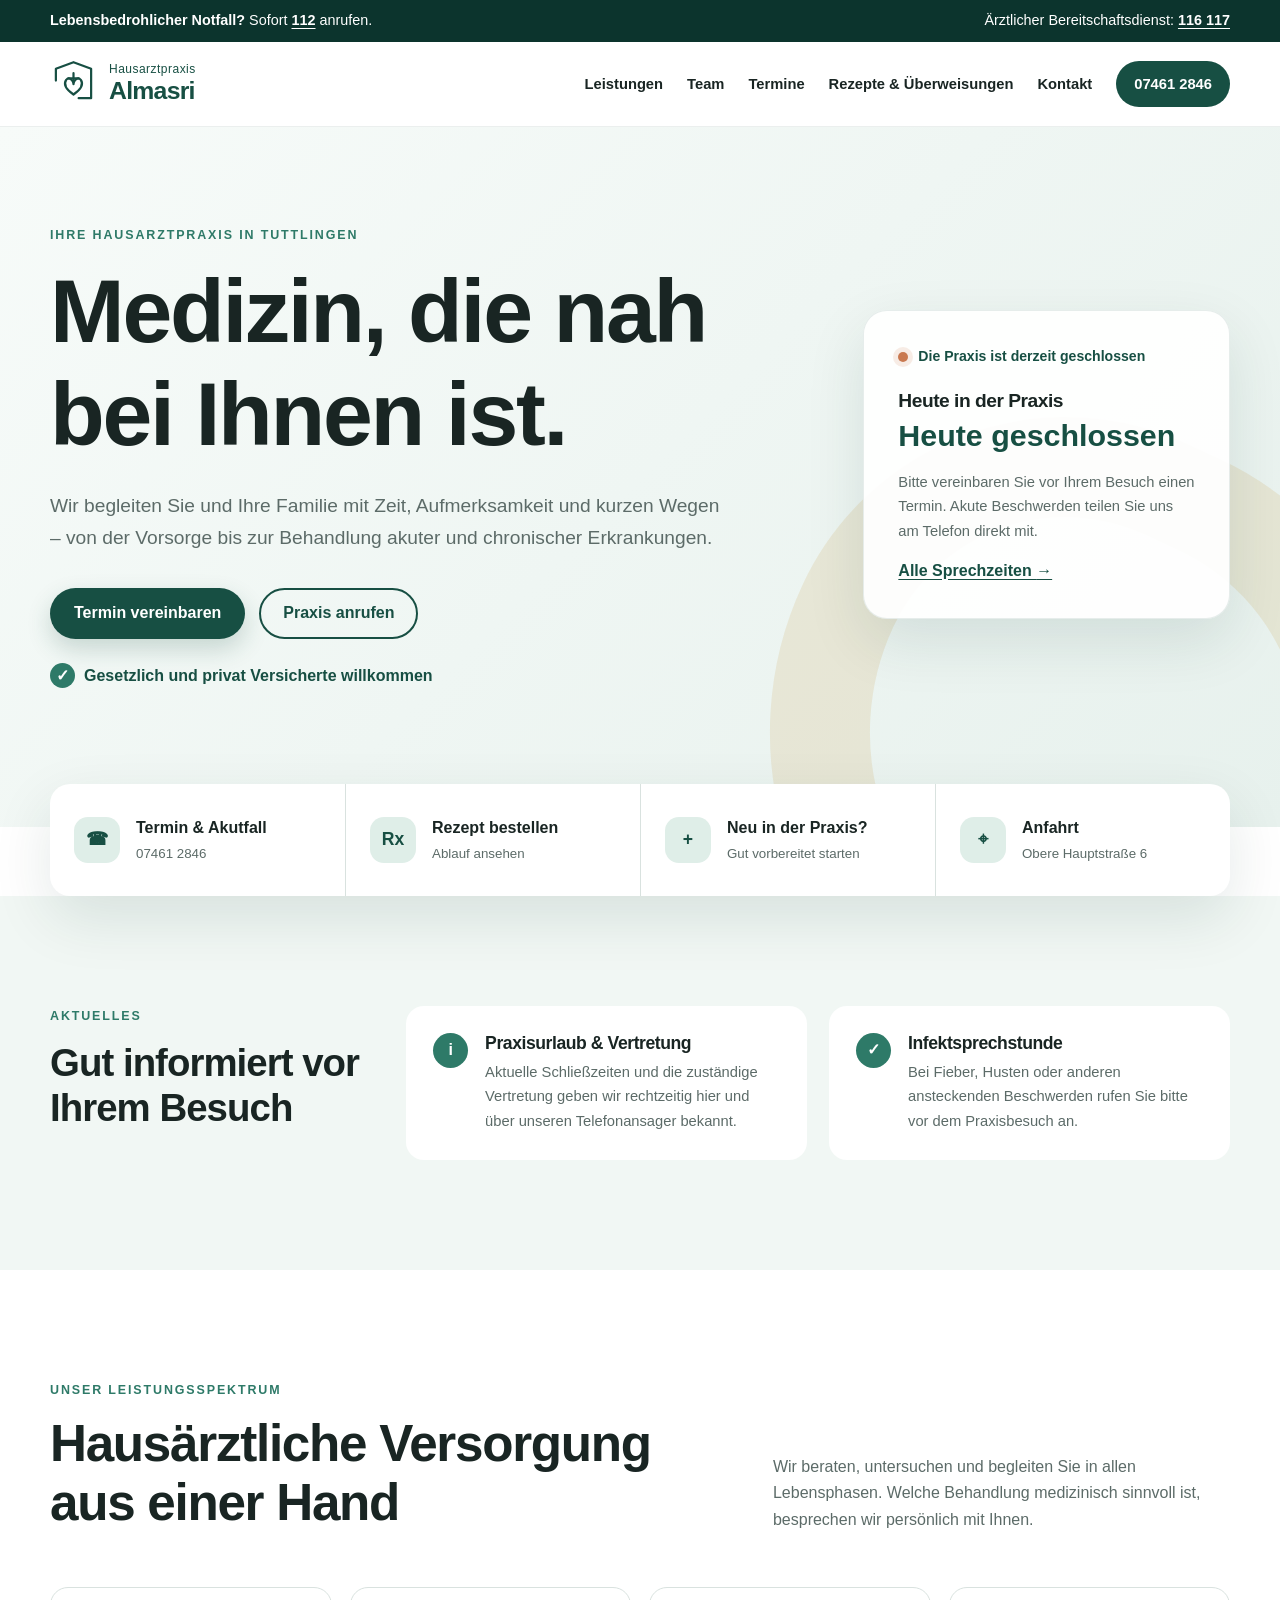
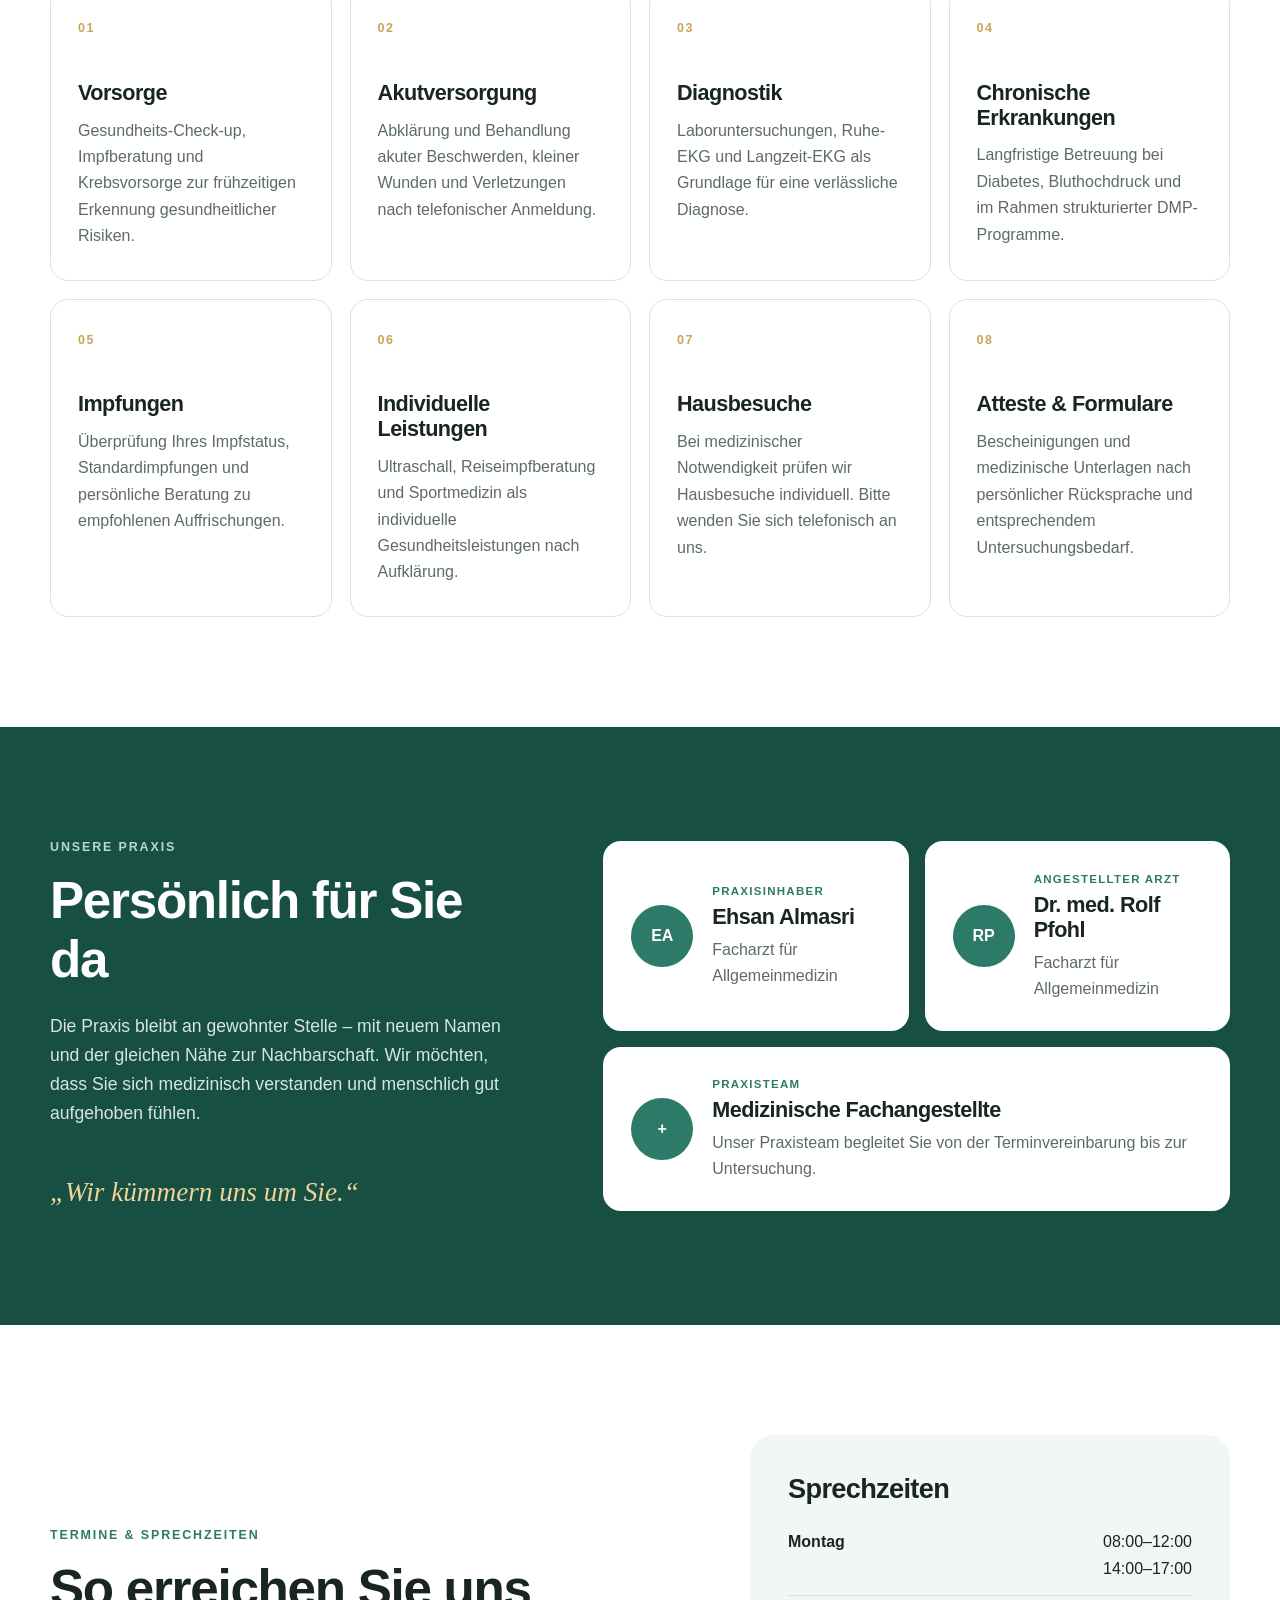
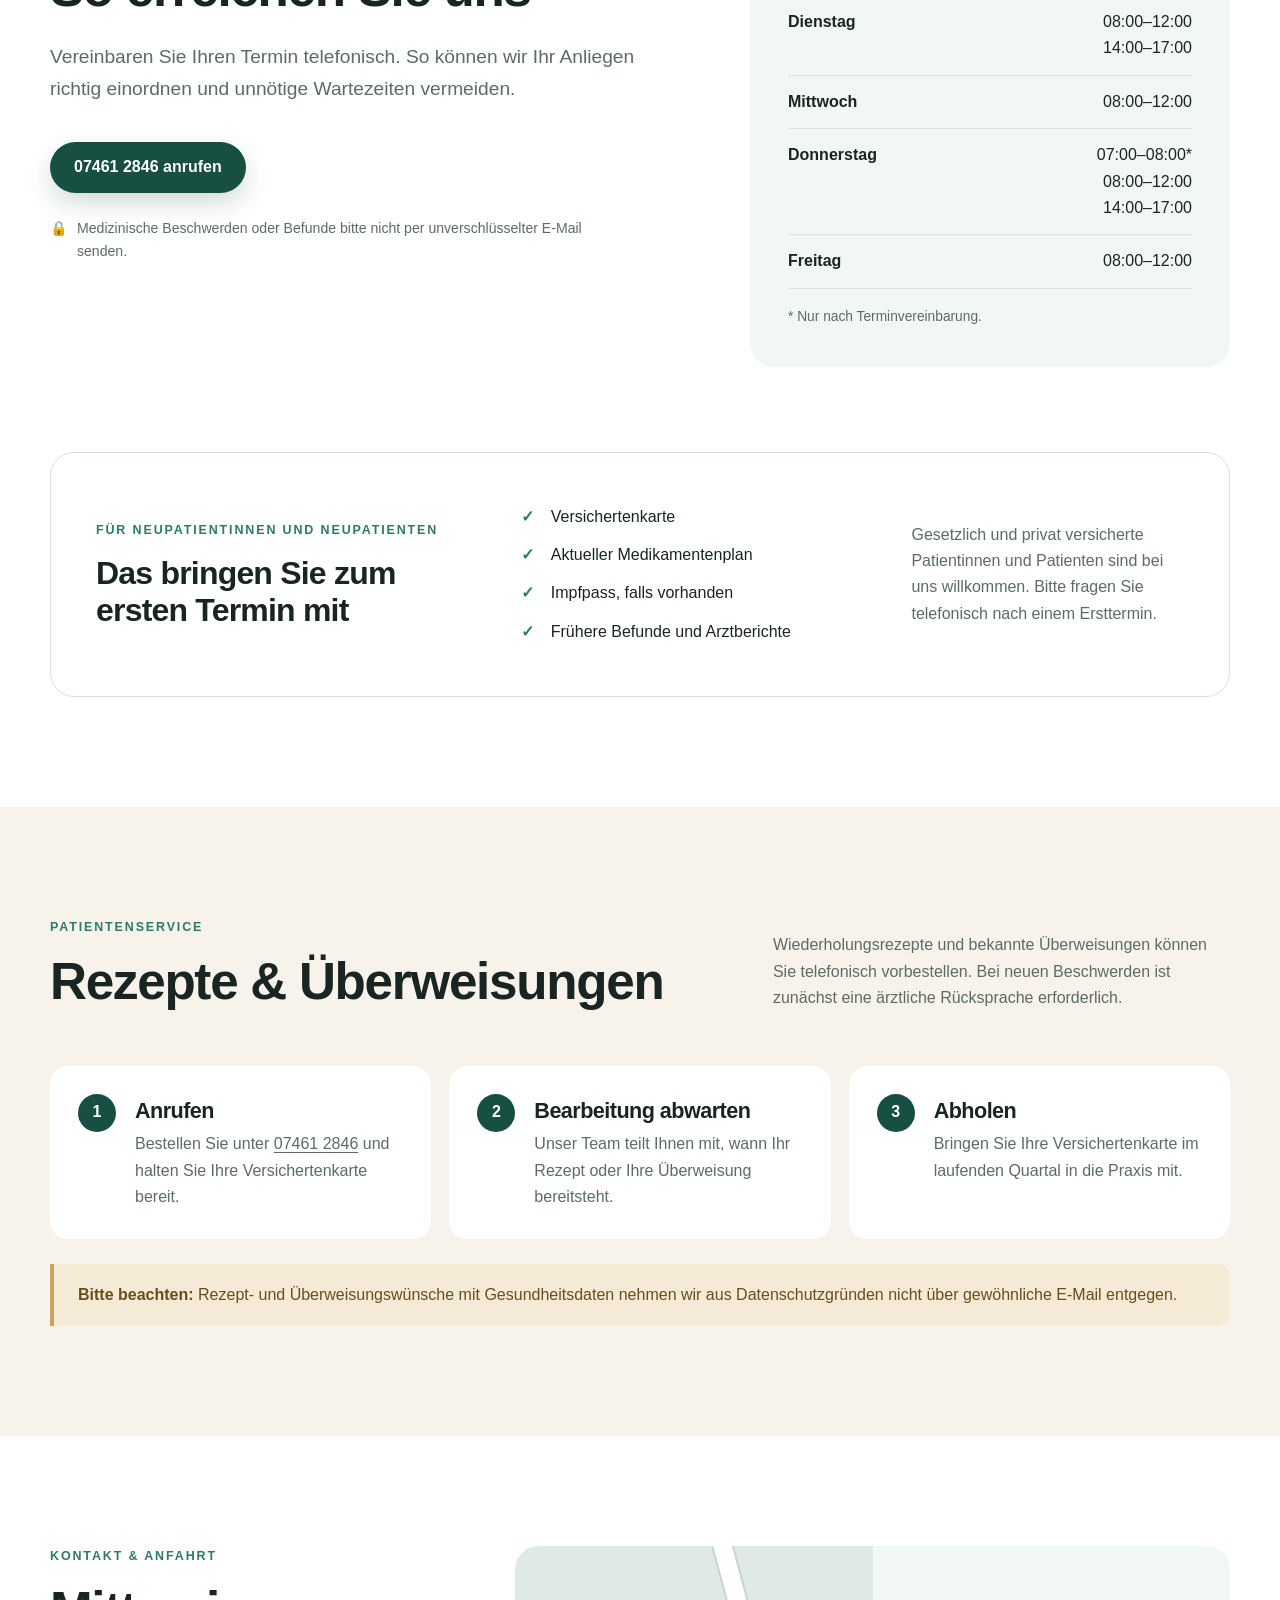
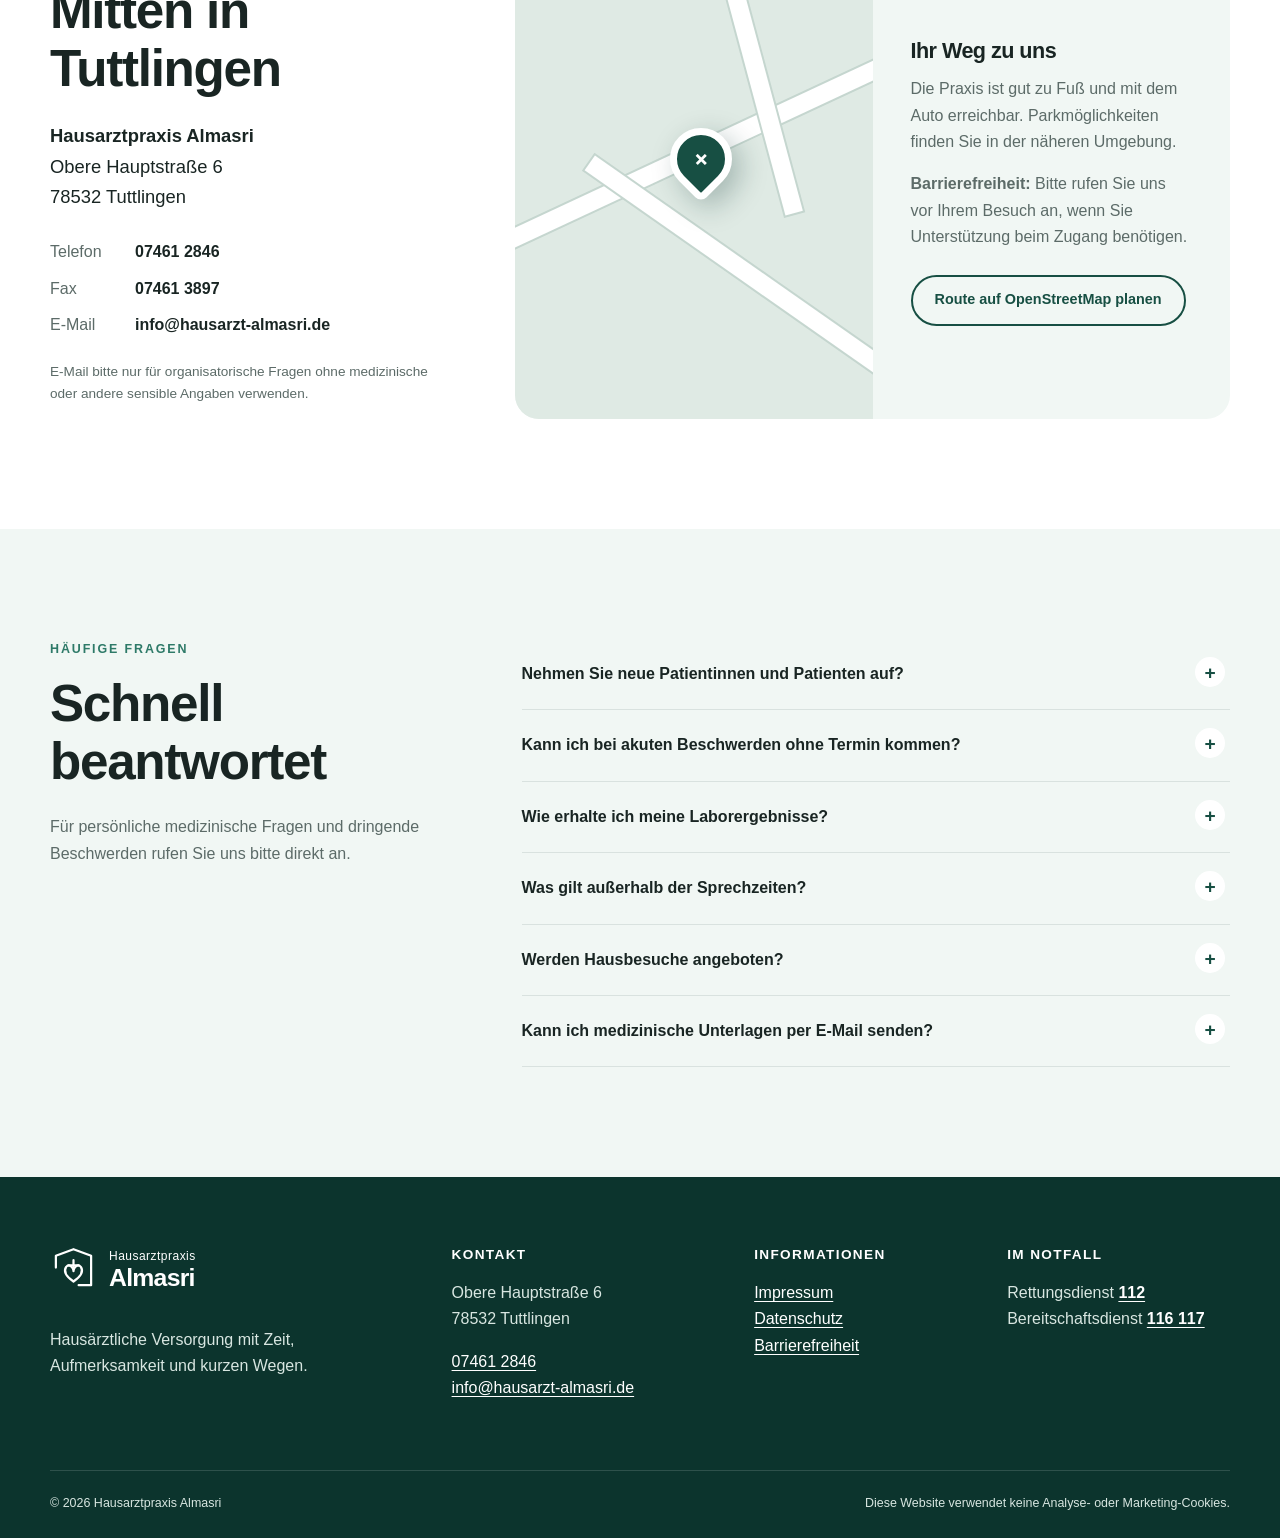
==== index.html @ 2b69a8e7 "base website" ====
<!doctype html>
<html lang="de">
  <head>
    <meta charset="utf-8">
    <meta name="viewport" content="width=device-width, initial-scale=1">
    <meta name="description" content="Hausarztpraxis Almasri in Tuttlingen – hausärztliche Versorgung, Vorsorge, Impfungen, Diagnostik und Betreuung chronischer Erkrankungen.">
    <meta name="theme-color" content="#174f43">
    <title>Hausarztpraxis Almasri | Tuttlingen</title>
    <link rel="icon" href="favicon.svg" type="image/svg+xml">
    <link rel="stylesheet" href="styles.css">
    <script src="script.js" defer></script>
  </head>
  <body>
    <a class="skip-link" href="#hauptinhalt">Zum Hauptinhalt springen</a>

    <div class="emergency-bar" role="note" aria-label="Hinweis für medizinische Notfälle">
      <div class="shell emergency-inner">
        <span><strong>Lebensbedrohlicher Notfall?</strong> Sofort <a href="tel:112">112</a> anrufen.</span>
        <span>Ärztlicher Bereitschaftsdienst: <a href="tel:116117">116 117</a></span>
      </div>
    </div>

    <header class="site-header">
      <div class="shell header-inner">
        <a class="brand" href="#start" aria-label="Hausarztpraxis Almasri – Startseite">
          <span class="brand-mark" aria-hidden="true">
            <svg viewBox="0 0 64 64" role="img">
              <path d="M8 28V12l24-9 24 9v40H39"/>
              <path d="M32 47c-10-7-14-14-10-20 4-5 8 0 10 4 2-4 6-9 10-4 4 6 0 13-10 20Z"/>
              <path d="M32 18v15M25 25h14"/>
            </svg>
          </span>
          <span class="brand-copy"><small>Hausarztpraxis</small><strong>Almasri</strong></span>
        </a>

        <button class="nav-toggle" type="button" aria-expanded="false" aria-controls="hauptnavigation">
          <span class="sr-only">Navigation öffnen</span>
          <span></span><span></span><span></span>
        </button>

        <nav id="hauptnavigation" class="main-nav" aria-label="Hauptnavigation">
          <a href="#leistungen">Leistungen</a>
          <a href="#team">Team</a>
          <a href="#termine">Termine</a>
          <a href="#service">Rezepte &amp; Überweisungen</a>
          <a href="#kontakt">Kontakt</a>
          <a class="nav-phone" href="tel:+4974612846">07461 2846</a>
        </nav>
      </div>
    </header>

    <main id="hauptinhalt">
      <section id="start" class="hero">
        <div class="shell hero-grid">
          <div class="hero-copy">
            <p class="eyebrow">Ihre Hausarztpraxis in Tuttlingen</p>
            <h1>Medizin, die nah bei Ihnen ist.</h1>
            <p class="hero-intro">Wir begleiten Sie und Ihre Familie mit Zeit, Aufmerksamkeit und kurzen Wegen – von der Vorsorge bis zur Behandlung akuter und chronischer Erkrankungen.</p>
            <div class="button-row">
              <a class="button button-primary" href="#termine">Termin vereinbaren</a>
              <a class="button button-secondary" href="tel:+4974612846">Praxis anrufen</a>
            </div>
            <p class="hero-trust"><span aria-hidden="true">✓</span> Gesetzlich und privat Versicherte willkommen</p>
          </div>

          <aside class="hours-card" aria-labelledby="heute-heading">
            <div class="hours-status">
              <span class="status-dot" aria-hidden="true"></span>
              <span id="practice-status">Öffnungszeiten werden geladen</span>
            </div>
            <h2 id="heute-heading">Heute in der Praxis</h2>
            <p id="today-hours" class="today-hours">08:00–12:00 Uhr</p>
            <p class="hours-note">Bitte vereinbaren Sie vor Ihrem Besuch einen Termin. Akute Beschwerden teilen Sie uns am Telefon direkt mit.</p>
            <a class="text-link" href="#sprechzeiten">Alle Sprechzeiten <span aria-hidden="true">→</span></a>
          </aside>
        </div>
        <div class="hero-shape" aria-hidden="true"></div>
      </section>

      <section class="quick-actions" aria-label="Schnellzugriff">
        <div class="shell quick-grid">
          <a href="tel:+4974612846" class="quick-card">
            <span class="quick-icon" aria-hidden="true">☎</span>
            <span><strong>Termin &amp; Akutfall</strong><small>07461 2846</small></span>
          </a>
          <a href="#service" class="quick-card">
            <span class="quick-icon" aria-hidden="true">Rx</span>
            <span><strong>Rezept bestellen</strong><small>Ablauf ansehen</small></span>
          </a>
          <a href="#neupatienten" class="quick-card">
            <span class="quick-icon" aria-hidden="true">+</span>
            <span><strong>Neu in der Praxis?</strong><small>Gut vorbereitet starten</small></span>
          </a>
          <a href="#kontakt" class="quick-card">
            <span class="quick-icon" aria-hidden="true">⌖</span>
            <span><strong>Anfahrt</strong><small>Obere Hauptstraße 6</small></span>
          </a>
        </div>
      </section>

      <section id="aktuelles" class="section section-soft">
        <div class="shell notice-grid">
          <div>
            <p class="eyebrow">Aktuelles</p>
            <h2>Gut informiert vor Ihrem Besuch</h2>
          </div>
          <div class="notice-card">
            <div class="notice-icon" aria-hidden="true">i</div>
            <div>
              <h3>Praxisurlaub &amp; Vertretung</h3>
              <p>Aktuelle Schließzeiten und die zuständige Vertretung geben wir rechtzeitig hier und über unseren Telefonansager bekannt.</p>
            </div>
          </div>
          <div class="notice-card">
            <div class="notice-icon" aria-hidden="true">✓</div>
            <div>
              <h3>Infektsprechstunde</h3>
              <p>Bei Fieber, Husten oder anderen ansteckenden Beschwerden rufen Sie bitte vor dem Praxisbesuch an.</p>
            </div>
          </div>
        </div>
      </section>

      <section id="leistungen" class="section">
        <div class="shell">
          <div class="section-heading">
            <div>
              <p class="eyebrow">Unser Leistungsspektrum</p>
              <h2>Hausärztliche Versorgung aus einer Hand</h2>
            </div>
            <p>Wir beraten, untersuchen und begleiten Sie in allen Lebensphasen. Welche Behandlung medizinisch sinnvoll ist, besprechen wir persönlich mit Ihnen.</p>
          </div>

          <div class="service-grid">
            <article class="service-card">
              <span class="service-number">01</span>
              <h3>Vorsorge</h3>
              <p>Gesundheits-Check-up, Impfberatung und Krebsvorsorge zur frühzeitigen Erkennung gesundheitlicher Risiken.</p>
            </article>
            <article class="service-card">
              <span class="service-number">02</span>
              <h3>Akutversorgung</h3>
              <p>Abklärung und Behandlung akuter Beschwerden, kleiner Wunden und Verletzungen nach telefonischer Anmeldung.</p>
            </article>
            <article class="service-card">
              <span class="service-number">03</span>
              <h3>Diagnostik</h3>
              <p>Laboruntersuchungen, Ruhe-EKG und Langzeit-EKG als Grundlage für eine verlässliche Diagnose.</p>
            </article>
            <article class="service-card">
              <span class="service-number">04</span>
              <h3>Chronische Erkrankungen</h3>
              <p>Langfristige Betreuung bei Diabetes, Bluthochdruck und im Rahmen strukturierter DMP-Programme.</p>
            </article>
            <article class="service-card">
              <span class="service-number">05</span>
              <h3>Impfungen</h3>
              <p>Überprüfung Ihres Impfstatus, Standardimpfungen und persönliche Beratung zu empfohlenen Auffrischungen.</p>
            </article>
            <article class="service-card">
              <span class="service-number">06</span>
              <h3>Individuelle Leistungen</h3>
              <p>Ultraschall, Reiseimpfberatung und Sportmedizin als individuelle Gesundheitsleistungen nach Aufklärung.</p>
            </article>
            <article class="service-card">
              <span class="service-number">07</span>
              <h3>Hausbesuche</h3>
              <p>Bei medizinischer Notwendigkeit prüfen wir Hausbesuche individuell. Bitte wenden Sie sich telefonisch an uns.</p>
            </article>
            <article class="service-card">
              <span class="service-number">08</span>
              <h3>Atteste &amp; Formulare</h3>
              <p>Bescheinigungen und medizinische Unterlagen nach persönlicher Rücksprache und entsprechendem Untersuchungsbedarf.</p>
            </article>
          </div>
        </div>
      </section>

      <section id="team" class="section section-green">
        <div class="shell team-layout">
          <div class="team-intro">
            <p class="eyebrow eyebrow-light">Unsere Praxis</p>
            <h2>Persönlich für Sie da</h2>
            <p>Die Praxis bleibt an gewohnter Stelle – mit neuem Namen und der gleichen Nähe zur Nachbarschaft. Wir möchten, dass Sie sich medizinisch verstanden und menschlich gut aufgehoben fühlen.</p>
            <blockquote>„Wir kümmern uns um Sie.“</blockquote>
          </div>

          <div class="team-cards">
            <article class="person-card">
              <div class="person-avatar" aria-hidden="true">EA</div>
              <div>
                <p class="person-role">Praxisinhaber</p>
                <h3>Ehsan Almasri</h3>
                <p>Facharzt für Allgemeinmedizin</p>
              </div>
            </article>
            <article class="person-card">
              <div class="person-avatar" aria-hidden="true">RP</div>
              <div>
                <p class="person-role">Angestellter Arzt</p>
                <h3>Dr. med. Rolf Pfohl</h3>
                <p>Facharzt für Allgemeinmedizin</p>
              </div>
            </article>
            <article class="person-card person-card-wide">
              <div class="person-avatar" aria-hidden="true">+</div>
              <div>
                <p class="person-role">Praxisteam</p>
                <h3>Medizinische Fachangestellte</h3>
                <p>Unser Praxisteam begleitet Sie von der Terminvereinbarung bis zur Untersuchung.</p>
              </div>
            </article>
          </div>
        </div>
      </section>

      <section id="termine" class="section">
        <div class="shell appointment-grid">
          <div>
            <p class="eyebrow">Termine &amp; Sprechzeiten</p>
            <h2>So erreichen Sie uns</h2>
            <p class="lead">Vereinbaren Sie Ihren Termin telefonisch. So können wir Ihr Anliegen richtig einordnen und unnötige Wartezeiten vermeiden.</p>
            <a class="button button-primary" href="tel:+4974612846">07461 2846 anrufen</a>
            <p class="privacy-hint"><span aria-hidden="true">🔒</span> Medizinische Beschwerden oder Befunde bitte nicht per unverschlüsselter E-Mail senden.</p>
          </div>

          <div id="sprechzeiten" class="schedule-card">
            <h3>Sprechzeiten</h3>
            <dl class="schedule-list">
              <div><dt>Montag</dt><dd>08:00–12:00<br>14:00–17:00</dd></div>
              <div><dt>Dienstag</dt><dd>08:00–12:00<br>14:00–17:00</dd></div>
              <div><dt>Mittwoch</dt><dd>08:00–12:00</dd></div>
              <div><dt>Donnerstag</dt><dd>07:00–08:00*<br>08:00–12:00<br>14:00–17:00</dd></div>
              <div><dt>Freitag</dt><dd>08:00–12:00</dd></div>
            </dl>
            <p>* Nur nach Terminvereinbarung.</p>
          </div>
        </div>

        <div id="neupatienten" class="shell new-patient-card">
          <div>
            <p class="eyebrow">Für Neupatientinnen und Neupatienten</p>
            <h2>Das bringen Sie zum ersten Termin mit</h2>
          </div>
          <ul class="check-list">
            <li>Versichertenkarte</li>
            <li>Aktueller Medikamentenplan</li>
            <li>Impfpass, falls vorhanden</li>
            <li>Frühere Befunde und Arztberichte</li>
          </ul>
          <p>Gesetzlich und privat versicherte Patientinnen und Patienten sind bei uns willkommen. Bitte fragen Sie telefonisch nach einem Ersttermin.</p>
        </div>
      </section>

      <section id="service" class="section section-sand">
        <div class="shell">
          <div class="section-heading">
            <div>
              <p class="eyebrow">Patientenservice</p>
              <h2>Rezepte &amp; Überweisungen</h2>
            </div>
            <p>Wiederholungsrezepte und bekannte Überweisungen können Sie telefonisch vorbestellen. Bei neuen Beschwerden ist zunächst eine ärztliche Rücksprache erforderlich.</p>
          </div>

          <ol class="steps">
            <li><span>1</span><div><h3>Anrufen</h3><p>Bestellen Sie unter <a href="tel:+4974612846">07461 2846</a> und halten Sie Ihre Versichertenkarte bereit.</p></div></li>
            <li><span>2</span><div><h3>Bearbeitung abwarten</h3><p>Unser Team teilt Ihnen mit, wann Ihr Rezept oder Ihre Überweisung bereitsteht.</p></div></li>
            <li><span>3</span><div><h3>Abholen</h3><p>Bringen Sie Ihre Versichertenkarte im laufenden Quartal in die Praxis mit.</p></div></li>
          </ol>

          <div class="service-warning">
            <strong>Bitte beachten:</strong> Rezept- und Überweisungswünsche mit Gesundheitsdaten nehmen wir aus Datenschutzgründen nicht über gewöhnliche E-Mail entgegen.
          </div>
        </div>
      </section>

      <section id="kontakt" class="section">
        <div class="shell contact-grid">
          <div class="contact-content">
            <p class="eyebrow">Kontakt &amp; Anfahrt</p>
            <h2>Mitten in Tuttlingen</h2>
            <address>
              <strong>Hausarztpraxis Almasri</strong><br>
              Obere Hauptstraße 6<br>
              78532 Tuttlingen
            </address>

            <div class="contact-links">
              <a href="tel:+4974612846"><span>Telefon</span><strong>07461 2846</strong></a>
              <div><span>Fax</span><strong>07461 3897</strong></div>
              <a href="mailto:info@hausarzt-almasri.de"><span>E-Mail</span><strong>info@hausarzt-almasri.de</strong></a>
            </div>
            <p class="small-note">E-Mail bitte nur für organisatorische Fragen ohne medizinische oder andere sensible Angaben verwenden.</p>
          </div>

          <div class="route-card">
            <div class="route-map" aria-hidden="true">
              <span class="map-road road-a"></span>
              <span class="map-road road-b"></span>
              <span class="map-road road-c"></span>
              <span class="map-pin">+</span>
            </div>
            <div class="route-copy">
              <h3>Ihr Weg zu uns</h3>
              <p>Die Praxis ist gut zu Fuß und mit dem Auto erreichbar. Parkmöglichkeiten finden Sie in der näheren Umgebung.</p>
              <p><strong>Barrierefreiheit:</strong> Bitte rufen Sie uns vor Ihrem Besuch an, wenn Sie Unterstützung beim Zugang benötigen.</p>
              <a class="button button-secondary" href="https://www.openstreetmap.org/search?query=Obere%20Hauptstra%C3%9Fe%206%2C%2078532%20Tuttlingen" target="_blank" rel="noopener noreferrer">Route auf OpenStreetMap planen <span class="sr-only">(öffnet in neuem Fenster)</span></a>
            </div>
          </div>
        </div>
      </section>

      <section id="faq" class="section section-soft">
        <div class="shell faq-layout">
          <div>
            <p class="eyebrow">Häufige Fragen</p>
            <h2>Schnell beantwortet</h2>
            <p>Für persönliche medizinische Fragen und dringende Beschwerden rufen Sie uns bitte direkt an.</p>
          </div>
          <div class="faq-list">
            <details>
              <summary>Nehmen Sie neue Patientinnen und Patienten auf?</summary>
              <p>Gesetzlich und privat Versicherte sind willkommen. Ob und wann ein Ersttermin verfügbar ist, erfahren Sie telefonisch.</p>
            </details>
            <details>
              <summary>Kann ich bei akuten Beschwerden ohne Termin kommen?</summary>
              <p>Rufen Sie bitte zuerst an. Unser Team schätzt die Dringlichkeit ein und nennt Ihnen einen passenden Zeitpunkt.</p>
            </details>
            <details>
              <summary>Wie erhalte ich meine Laborergebnisse?</summary>
              <p>Die Ärztin oder der Arzt vereinbart mit Ihnen, wann und auf welchem sicheren Weg Ihr Ergebnis besprochen wird. Befunde werden nicht unaufgefordert per E-Mail versendet.</p>
            </details>
            <details>
              <summary>Was gilt außerhalb der Sprechzeiten?</summary>
              <p>Bei dringenden, nicht lebensbedrohlichen Beschwerden erreichen Sie den ärztlichen Bereitschaftsdienst unter 116 117. In lebensbedrohlichen Situationen wählen Sie 112.</p>
            </details>
            <details>
              <summary>Werden Hausbesuche angeboten?</summary>
              <p>Bei medizinischer Notwendigkeit prüfen wir Hausbesuche individuell. Bitte besprechen Sie die Situation telefonisch mit unserem Team.</p>
            </details>
            <details>
              <summary>Kann ich medizinische Unterlagen per E-Mail senden?</summary>
              <p>Bitte senden Sie keine Gesundheitsdaten über unverschlüsselte E-Mail. Rufen Sie uns an, damit wir einen geeigneten Übermittlungsweg abstimmen können.</p>
            </details>
          </div>
        </div>
      </section>
    </main>

    <footer class="site-footer">
      <div class="shell footer-grid">
        <div>
          <a class="brand brand-footer" href="#start">
            <span class="brand-mark" aria-hidden="true">
              <svg viewBox="0 0 64 64"><path d="M8 28V12l24-9 24 9v40H39"/><path d="M32 47c-10-7-14-14-10-20 4-5 8 0 10 4 2-4 6-9 10-4 4 6 0 13-10 20Z"/><path d="M32 18v15M25 25h14"/></svg>
            </span>
            <span class="brand-copy"><small>Hausarztpraxis</small><strong>Almasri</strong></span>
          </a>
          <p>Hausärztliche Versorgung mit Zeit, Aufmerksamkeit und kurzen Wegen.</p>
        </div>
        <div>
          <h2>Kontakt</h2>
          <p>Obere Hauptstraße 6<br>78532 Tuttlingen</p>
          <p><a href="tel:+4974612846">07461 2846</a><br><a href="mailto:info@hausarzt-almasri.de">info@hausarzt-almasri.de</a></p>
        </div>
        <div>
          <h2>Informationen</h2>
          <ul>
            <li><a href="impressum.html">Impressum</a></li>
            <li><a href="datenschutz.html">Datenschutz</a></li>
            <li><a href="barrierefreiheit.html">Barrierefreiheit</a></li>
          </ul>
        </div>
        <div>
          <h2>Im Notfall</h2>
          <p>Rettungsdienst <a href="tel:112"><strong>112</strong></a><br>Bereitschaftsdienst <a href="tel:116117"><strong>116 117</strong></a></p>
        </div>
      </div>
      <div class="shell footer-bottom">
        <span>© <span id="year">2026</span> Hausarztpraxis Almasri</span>
        <span>Diese Website verwendet keine Analyse- oder Marketing-Cookies.</span>
      </div>
    </footer>

    <div class="mobile-actions" aria-label="Schnellaktionen">
      <a href="tel:+4974612846">Anrufen</a>
      <a href="#termine">Termin</a>
      <a href="#kontakt">Anfahrt</a>
    </div>
  </body>
</html>
---- styles.css ----
:root {
  --green-950: #0c342d;
  --green-900: #174f43;
  --green-800: #226858;
  --green-700: #2e7a68;
  --green-100: #dfeee8;
  --green-50: #f1f7f4;
  --gold: #caa45b;
  --gold-soft: #f4ead6;
  --sand: #f7f3eb;
  --ink: #192523;
  --muted: #5c6b68;
  --line: #d9e2df;
  --white: #fff;
  --shadow: 0 22px 60px rgba(12, 52, 45, .11);
  --radius: 24px;
  --shell: min(1180px, calc(100% - 40px));
}

* { box-sizing: border-box; }
html { scroll-behavior: smooth; scroll-padding-top: 112px; }
body {
  margin: 0;
  color: var(--ink);
  background: var(--white);
  font-family: Inter, ui-sans-serif, -apple-system, BlinkMacSystemFont, "Segoe UI", sans-serif;
  font-size: 16px;
  line-height: 1.65;
  -webkit-font-smoothing: antialiased;
}
body.nav-open { overflow: hidden; }
a { color: inherit; text-underline-offset: 3px; }
img, svg { display: block; max-width: 100%; }
button, input, textarea, select { font: inherit; }
h1, h2, h3, p { margin-top: 0; }
h1, h2, h3 { line-height: 1.15; letter-spacing: -.025em; }
h1 { max-width: 700px; margin-bottom: 24px; font-size: clamp(3rem, 7vw, 5.9rem); font-weight: 650; }
h2 { margin-bottom: 22px; font-size: clamp(2.1rem, 4vw, 3.7rem); font-weight: 620; }
h3 { margin-bottom: 12px; font-size: 1.35rem; }
.shell { width: var(--shell); margin-inline: auto; }
.section { padding: 110px 0; }
.section-soft { background: var(--green-50); }
.section-sand { background: var(--sand); }
.sr-only { position: absolute; width: 1px; height: 1px; padding: 0; overflow: hidden; clip: rect(0, 0, 0, 0); white-space: nowrap; border: 0; }
.skip-link { position: fixed; z-index: 1000; left: 16px; top: -80px; padding: 12px 18px; color: white; background: var(--green-950); border-radius: 8px; }
.skip-link:focus { top: 16px; }
:focus-visible { outline: 3px solid var(--gold); outline-offset: 4px; }

.emergency-bar { color: white; background: var(--green-950); font-size: .9rem; }
.emergency-inner { display: flex; justify-content: space-between; gap: 24px; padding-block: 9px; }
.emergency-bar a { font-weight: 800; }
.site-header { position: sticky; z-index: 100; top: 0; border-bottom: 1px solid rgba(12, 52, 45, .08); background: rgba(255, 255, 255, .94); backdrop-filter: blur(16px); }
.header-inner { display: flex; min-height: 84px; align-items: center; justify-content: space-between; gap: 28px; }
.brand { display: inline-flex; align-items: center; gap: 12px; color: var(--green-900); text-decoration: none; }
.brand-mark { width: 47px; height: 47px; }
.brand-mark svg { width: 100%; height: 100%; fill: none; stroke: currentColor; stroke-linecap: round; stroke-linejoin: round; stroke-width: 3; }
.brand-copy { display: flex; flex-direction: column; line-height: 1; }
.brand-copy small { margin-bottom: 4px; font-size: .75rem; letter-spacing: .04em; }
.brand-copy strong { font-size: 1.55rem; letter-spacing: -.03em; }
.main-nav { display: flex; align-items: center; gap: 24px; font-size: .92rem; font-weight: 650; }
.main-nav a { text-decoration: none; }
.main-nav a:not(.nav-phone):hover { color: var(--green-700); }
.nav-phone { padding: 11px 18px; color: white; background: var(--green-900); border-radius: 999px; }
.nav-toggle { display: none; width: 48px; height: 48px; padding: 12px; border: 0; color: var(--green-900); background: transparent; cursor: pointer; }
.nav-toggle span:not(.sr-only) { display: block; height: 2px; margin: 5px 0; background: currentColor; transition: transform .2s, opacity .2s; }

.hero { position: relative; min-height: 700px; overflow: hidden; background: linear-gradient(135deg, #f7fbf9 0%, #e7f1ed 100%); }
.hero-grid { position: relative; z-index: 2; display: grid; min-height: 700px; grid-template-columns: 1.4fr .7fr; align-items: center; gap: 80px; padding-block: 86px 110px; }
.hero-copy { max-width: 770px; }
.eyebrow { margin-bottom: 15px; color: var(--green-700); font-size: .78rem; font-weight: 800; letter-spacing: .15em; text-transform: uppercase; }
.hero-intro, .lead { max-width: 680px; color: var(--muted); font-size: 1.2rem; }
.button-row { display: flex; flex-wrap: wrap; gap: 14px; margin: 34px 0 24px; }
.button { display: inline-flex; min-height: 51px; align-items: center; justify-content: center; padding: 13px 22px; border: 2px solid transparent; border-radius: 999px; font-weight: 750; line-height: 1.2; text-align: center; text-decoration: none; transition: transform .2s, box-shadow .2s, background .2s; }
.button:hover { transform: translateY(-2px); }
.button-primary { color: white; background: var(--green-900); box-shadow: 0 10px 25px rgba(23, 79, 67, .2); }
.button-primary:hover { background: var(--green-800); }
.button-secondary { color: var(--green-900); border-color: var(--green-900); background: transparent; }
.button-secondary:hover { background: var(--green-100); }
.hero-trust { display: flex; gap: 9px; align-items: center; color: var(--green-900); font-weight: 650; }
.hero-trust span { display: grid; width: 25px; height: 25px; place-items: center; color: white; background: var(--green-700); border-radius: 50%; }
.hours-card { padding: 34px; background: rgba(255,255,255,.92); border: 1px solid rgba(23,79,67,.1); border-radius: var(--radius); box-shadow: var(--shadow); }
.hours-card h2 { margin: 21px 0 5px; font-size: 1.2rem; }
.hours-status { display: flex; align-items: center; gap: 10px; color: var(--green-900); font-size: .88rem; font-weight: 750; }
.status-dot { width: 10px; height: 10px; background: #2c996d; border-radius: 50%; box-shadow: 0 0 0 5px rgba(44,153,109,.13); }
.hours-status[data-state="closed"] .status-dot { background: #c97950; box-shadow: 0 0 0 5px rgba(201,121,80,.14); }
.today-hours { margin-bottom: 17px; color: var(--green-900); font-size: 1.9rem; font-weight: 700; line-height: 1.2; }
.hours-note { color: var(--muted); font-size: .92rem; }
.text-link { color: var(--green-900); font-weight: 750; }
.hero-shape { position: absolute; right: -120px; bottom: -240px; width: 640px; height: 640px; border: 100px solid rgba(202,164,91,.18); border-radius: 48% 52% 42% 58%; transform: rotate(25deg); }

.quick-actions { position: relative; z-index: 3; margin-top: -43px; }
.quick-grid { display: grid; grid-template-columns: repeat(4, 1fr); background: white; border-radius: 20px; box-shadow: var(--shadow); }
.quick-card { display: flex; min-height: 112px; align-items: center; gap: 16px; padding: 22px 24px; text-decoration: none; }
.quick-card + .quick-card { border-left: 1px solid var(--line); }
.quick-card:hover { background: var(--green-50); }
.quick-card strong, .quick-card small { display: block; }
.quick-card small { margin-top: 2px; color: var(--muted); }
.quick-icon { display: grid; width: 46px; height: 46px; flex: 0 0 auto; place-items: center; color: var(--green-900); background: var(--green-100); border-radius: 14px; font-size: 1.1rem; font-weight: 800; }

.notice-grid { display: grid; grid-template-columns: 1fr 1.2fr 1.2fr; align-items: stretch; gap: 22px; }
.notice-grid h2 { margin-bottom: 0; font-size: 2.4rem; }
.notice-card { display: flex; gap: 17px; padding: 27px; background: white; border-radius: 18px; }
.notice-card h3 { margin-bottom: 7px; font-size: 1.1rem; }
.notice-card p { margin: 0; color: var(--muted); font-size: .92rem; }
.notice-icon { display: grid; width: 35px; height: 35px; flex: 0 0 auto; place-items: center; color: white; background: var(--green-700); border-radius: 50%; font-weight: 800; }

.section-heading { display: grid; grid-template-columns: 1fr .7fr; align-items: end; gap: 70px; margin-bottom: 54px; }
.section-heading h2 { max-width: 700px; margin: 0; }
.section-heading > p { margin: 0; color: var(--muted); }
.service-grid { display: grid; grid-template-columns: repeat(4, 1fr); gap: 18px; }
.service-card { min-height: 255px; padding: 30px 27px; border: 1px solid var(--line); border-radius: 18px; transition: transform .2s, border-color .2s, box-shadow .2s; }
.service-card:hover { transform: translateY(-5px); border-color: var(--green-700); box-shadow: 0 18px 40px rgba(12,52,45,.08); }
.service-number { display: block; margin-bottom: 42px; color: var(--gold); font-size: .78rem; font-weight: 800; letter-spacing: .12em; }
.service-card p { margin: 0; color: var(--muted); }

.section-green { color: white; background: var(--green-900); }
.team-layout { display: grid; grid-template-columns: .85fr 1.15fr; align-items: center; gap: 90px; }
.eyebrow-light { color: #b8d8ce; }
.team-intro p:not(.eyebrow) { color: #d8e6e1; font-size: 1.1rem; }
.team-intro blockquote { margin: 42px 0 0; color: #efd49d; font-family: Georgia, serif; font-size: 1.7rem; font-style: italic; }
.team-cards { display: grid; grid-template-columns: 1fr 1fr; gap: 16px; }
.person-card { display: flex; align-items: center; gap: 19px; min-height: 190px; padding: 28px; color: var(--ink); background: white; border-radius: 18px; }
.person-card-wide { grid-column: 1 / -1; min-height: auto; }
.person-avatar { display: grid; width: 62px; height: 62px; flex: 0 0 auto; place-items: center; color: white; background: var(--green-700); border-radius: 50%; font-weight: 800; }
.person-card h3 { margin: 4px 0 7px; }
.person-card p { margin: 0; color: var(--muted); }
.person-role { color: var(--green-700) !important; font-size: .72rem; font-weight: 800; letter-spacing: .11em; text-transform: uppercase; }

.appointment-grid { display: grid; grid-template-columns: 1fr .8fr; gap: 100px; align-items: center; }
.appointment-grid .button { margin-top: 18px; }
.privacy-hint { display: flex; max-width: 560px; gap: 9px; margin-top: 24px; color: var(--muted); font-size: .88rem; }
.schedule-card { padding: 38px; background: var(--green-50); border-radius: var(--radius); }
.schedule-card h3 { font-size: 1.7rem; }
.schedule-list { margin: 0; }
.schedule-list > div { display: grid; grid-template-columns: 1fr 1fr; gap: 20px; padding: 13px 0; border-bottom: 1px solid var(--line); }
.schedule-list dt { font-weight: 700; }
.schedule-list dd { margin: 0; text-align: right; }
.schedule-card > p { margin: 17px 0 0; color: var(--muted); font-size: .86rem; }
.new-patient-card { display: grid; grid-template-columns: 1.1fr 1fr .8fr; gap: 50px; align-items: center; margin-top: 85px; padding: 45px; border: 1px solid var(--line); border-radius: var(--radius); }
.new-patient-card h2 { margin-bottom: 0; font-size: 2rem; }
.new-patient-card > p { margin: 0; color: var(--muted); }
.check-list { margin: 0; padding: 0; list-style: none; }
.check-list li { position: relative; padding: 6px 0 6px 30px; }
.check-list li::before { position: absolute; left: 0; content: "✓"; color: var(--green-700); font-weight: 900; }

.steps { display: grid; grid-template-columns: repeat(3, 1fr); gap: 18px; margin: 0; padding: 0; list-style: none; counter-reset: step; }
.steps li { display: flex; gap: 19px; padding: 28px; background: white; border-radius: 18px; }
.steps li > span { display: grid; width: 38px; height: 38px; flex: 0 0 auto; place-items: center; color: white; background: var(--green-900); border-radius: 50%; font-weight: 800; }
.steps h3 { margin: 5px 0 8px; }
.steps p { margin: 0; color: var(--muted); }
.service-warning { margin-top: 25px; padding: 18px 24px; color: #684e1c; background: var(--gold-soft); border-left: 4px solid var(--gold); border-radius: 0 12px 12px 0; }

.contact-grid { display: grid; grid-template-columns: .7fr 1.3fr; gap: 80px; }
.contact-content address { margin-bottom: 27px; font-style: normal; font-size: 1.15rem; }
.contact-links { display: grid; gap: 10px; }
.contact-links a, .contact-links > div { display: grid; grid-template-columns: 85px 1fr; text-decoration: none; }
.contact-links span { color: var(--muted); }
.contact-links a:hover strong { color: var(--green-700); }
.small-note { margin-top: 22px; color: var(--muted); font-size: .85rem; }
.route-card { display: grid; overflow: hidden; grid-template-columns: 1fr 1fr; background: var(--green-50); border-radius: var(--radius); }
.route-map { position: relative; min-height: 460px; overflow: hidden; background: #dfeae4; }
.map-road { position: absolute; display: block; height: 18px; background: white; box-shadow: 0 0 0 2px #c5d6cf; }
.road-a { width: 140%; left: -20%; top: 42%; transform: rotate(-25deg); }
.road-b { width: 120%; left: 10%; top: 70%; transform: rotate(35deg); }
.road-c { width: 100%; left: 15%; top: 18%; transform: rotate(75deg); }
.map-pin { position: absolute; left: 52%; top: 45%; display: grid; width: 62px; height: 62px; place-items: center; color: white; background: var(--green-900); border: 7px solid white; border-radius: 50% 50% 50% 8px; box-shadow: 0 12px 28px rgba(12,52,45,.28); font-size: 1.6rem; font-weight: 700; transform: translate(-50%,-50%) rotate(-45deg); }
.map-pin::first-letter { transform: rotate(45deg); }
.route-copy { display: flex; flex-direction: column; justify-content: center; padding: 38px; }
.route-copy p { color: var(--muted); }
.route-copy .button { align-self: flex-start; margin-top: 8px; font-size: .9rem; }

.faq-layout { display: grid; grid-template-columns: .7fr 1.3fr; gap: 90px; }
.faq-layout > div:first-child p:last-child { color: var(--muted); }
.faq-list details { border-bottom: 1px solid var(--line); }
.faq-list summary { position: relative; padding: 22px 48px 22px 0; cursor: pointer; list-style: none; font-weight: 750; }
.faq-list summary::-webkit-details-marker { display: none; }
.faq-list summary::after { position: absolute; right: 5px; top: 18px; display: grid; width: 30px; height: 30px; place-items: center; content: "+"; color: var(--green-900); background: white; border-radius: 50%; font-size: 1.2rem; transition: transform .2s; }
.faq-list details[open] summary::after { transform: rotate(45deg); }
.faq-list details p { padding: 0 48px 22px 0; margin: 0; color: var(--muted); }

.site-footer { padding: 70px 0 25px; color: #d8e6e1; background: var(--green-950); }
.footer-grid { display: grid; grid-template-columns: 1.4fr 1fr .8fr .9fr; gap: 55px; }
.brand-footer { color: white; }
.footer-grid > div:first-child > p { max-width: 330px; margin-top: 24px; }
.footer-grid h2 { margin-bottom: 17px; color: white; font-size: .85rem; letter-spacing: .1em; text-transform: uppercase; }
.footer-grid ul { margin: 0; padding: 0; list-style: none; }
.footer-grid a { color: white; }
.footer-bottom { display: flex; justify-content: space-between; gap: 30px; margin-top: 52px; padding-top: 22px; border-top: 1px solid rgba(255,255,255,.14); font-size: .78rem; }
.mobile-actions { display: none; }

.legal-main { min-height: 60vh; padding: 80px 0 110px; }
.legal-shell { max-width: 820px; }
.legal-main h1 { font-size: clamp(2.7rem, 6vw, 4.7rem); }
.legal-main h2 { margin-top: 50px; font-size: 1.7rem; }
.legal-main h3 { margin-top: 30px; font-size: 1.2rem; }
.legal-main p, .legal-main li { color: #43524f; }
.legal-main address { font-style: normal; }
.legal-note { padding: 18px 22px; color: #684e1c !important; background: var(--gold-soft); border-left: 4px solid var(--gold); }
.back-link { display: inline-block; margin-bottom: 30px; color: var(--green-700); font-weight: 750; }

@media (max-width: 1050px) {
  .main-nav { gap: 15px; }
  .main-nav a:not(.nav-phone) { display: none; }
  .hero-grid { grid-template-columns: 1.2fr .8fr; gap: 40px; }
  .quick-grid { grid-template-columns: 1fr 1fr; }
  .quick-card:nth-child(3) { border-left: 0; border-top: 1px solid var(--line); }
  .quick-card:nth-child(4) { border-top: 1px solid var(--line); }
  .notice-grid { grid-template-columns: 1fr 1fr; }
  .notice-grid > div:first-child { grid-column: 1 / -1; }
  .service-grid { grid-template-columns: repeat(2, 1fr); }
  .team-layout, .appointment-grid, .contact-grid, .faq-layout { gap: 50px; }
  .new-patient-card { grid-template-columns: 1fr 1fr; }
  .new-patient-card > p { grid-column: 1 / -1; }
  .route-card { grid-template-columns: 1fr; }
  .route-map { min-height: 260px; }
}

@media (max-width: 760px) {
  :root { --shell: min(100% - 30px, 1180px); }
  html { scroll-padding-top: 78px; }
  body { padding-bottom: 61px; }
  .emergency-inner { justify-content: center; padding-block: 7px; text-align: center; }
  .emergency-inner span:nth-child(2) { display: none; }
  .header-inner { min-height: 70px; }
  .brand-mark { width: 39px; height: 39px; }
  .brand-copy strong { font-size: 1.25rem; }
  .nav-toggle { display: block; }
  .main-nav { position: fixed; inset: 105px 0 auto; display: none; max-height: calc(100vh - 105px); align-items: stretch; flex-direction: column; gap: 0; overflow-y: auto; padding: 15px; background: white; box-shadow: 0 30px 50px rgba(12,52,45,.17); }
  .main-nav.is-open { display: flex; }
  .main-nav a:not(.nav-phone) { display: block; padding: 14px; border-bottom: 1px solid var(--line); }
  .nav-phone { margin-top: 14px; text-align: center; }
  .nav-toggle[aria-expanded="true"] span:nth-of-type(1) { transform: translateY(7px) rotate(45deg); }
  .nav-toggle[aria-expanded="true"] span:nth-of-type(2) { opacity: 0; }
  .nav-toggle[aria-expanded="true"] span:nth-of-type(3) { transform: translateY(-7px) rotate(-45deg); }
  .hero-grid { min-height: auto; grid-template-columns: 1fr; padding-block: 65px 100px; }
  .hero { min-height: 0; }
  h1 { font-size: clamp(3rem, 14vw, 4.4rem); }
  .hours-card { padding: 26px; }
  .quick-actions { margin-top: -35px; }
  .quick-grid { grid-template-columns: 1fr; }
  .quick-card + .quick-card { border-top: 1px solid var(--line); border-left: 0; }
  .quick-card { min-height: 91px; }
  .section { padding: 75px 0; }
  .notice-grid, .section-heading, .team-layout, .appointment-grid, .contact-grid, .faq-layout, .new-patient-card { grid-template-columns: 1fr; gap: 30px; }
  .notice-grid > div:first-child, .new-patient-card > p { grid-column: auto; }
  .section-heading { align-items: start; margin-bottom: 35px; }
  .service-grid, .team-cards, .steps { grid-template-columns: 1fr; }
  .service-card { min-height: auto; }
  .service-number { margin-bottom: 25px; }
  .person-card-wide { grid-column: auto; }
  .new-patient-card { margin-top: 55px; padding: 28px; }
  .route-card { grid-template-columns: 1fr; }
  .route-copy { padding: 28px; }
  .route-copy .button { width: 100%; }
  .footer-grid { grid-template-columns: 1fr 1fr; }
  .footer-grid > div:first-child { grid-column: 1 / -1; }
  .footer-bottom { align-items: flex-start; flex-direction: column; }
  .mobile-actions { position: fixed; z-index: 90; right: 0; bottom: 0; left: 0; display: grid; grid-template-columns: repeat(3, 1fr); color: white; background: var(--green-950); box-shadow: 0 -8px 25px rgba(12,52,45,.18); }
  .mobile-actions a { padding: 17px 8px; text-align: center; text-decoration: none; font-size: .85rem; font-weight: 750; }
  .mobile-actions a + a { border-left: 1px solid rgba(255,255,255,.15); }
}

@media (max-width: 480px) {
  .button-row .button { width: 100%; }
  .team-cards { grid-template-columns: 1fr; }
  .person-card { align-items: flex-start; min-height: 0; padding: 22px; }
  .schedule-card { padding: 26px; }
  .steps li { padding: 22px; }
  .footer-grid { grid-template-columns: 1fr; }
  .footer-grid > div:first-child { grid-column: auto; }
}

@media (prefers-reduced-motion: reduce) {
  *, *::before, *::after { scroll-behavior: auto !important; transition-duration: .01ms !important; animation-duration: .01ms !important; animation-iteration-count: 1 !important; }
}

@media print {
  .emergency-bar, .site-header, .mobile-actions, .button, .site-footer { display: none !important; }
  .section, .hero-grid { padding-block: 30px; }
  .hero, .section-soft, .section-sand, .section-green { color: black; background: white; }
}
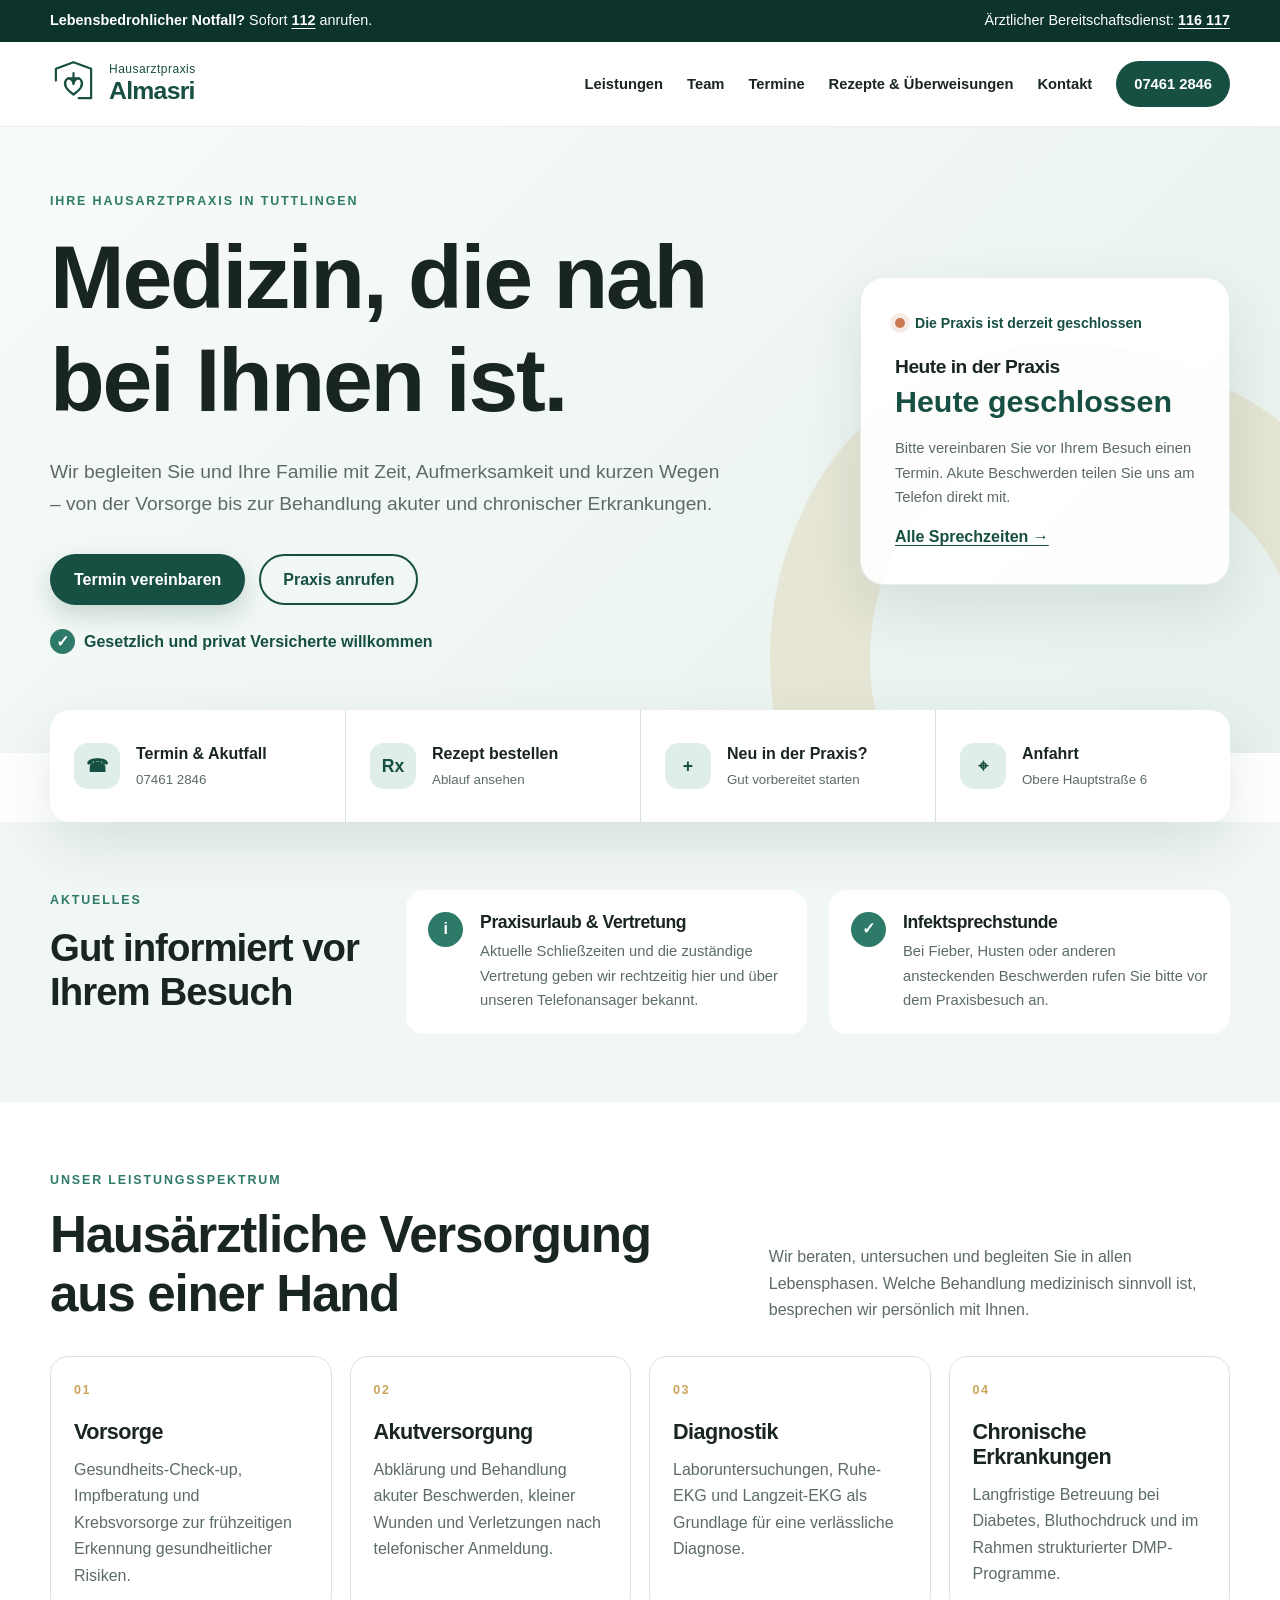
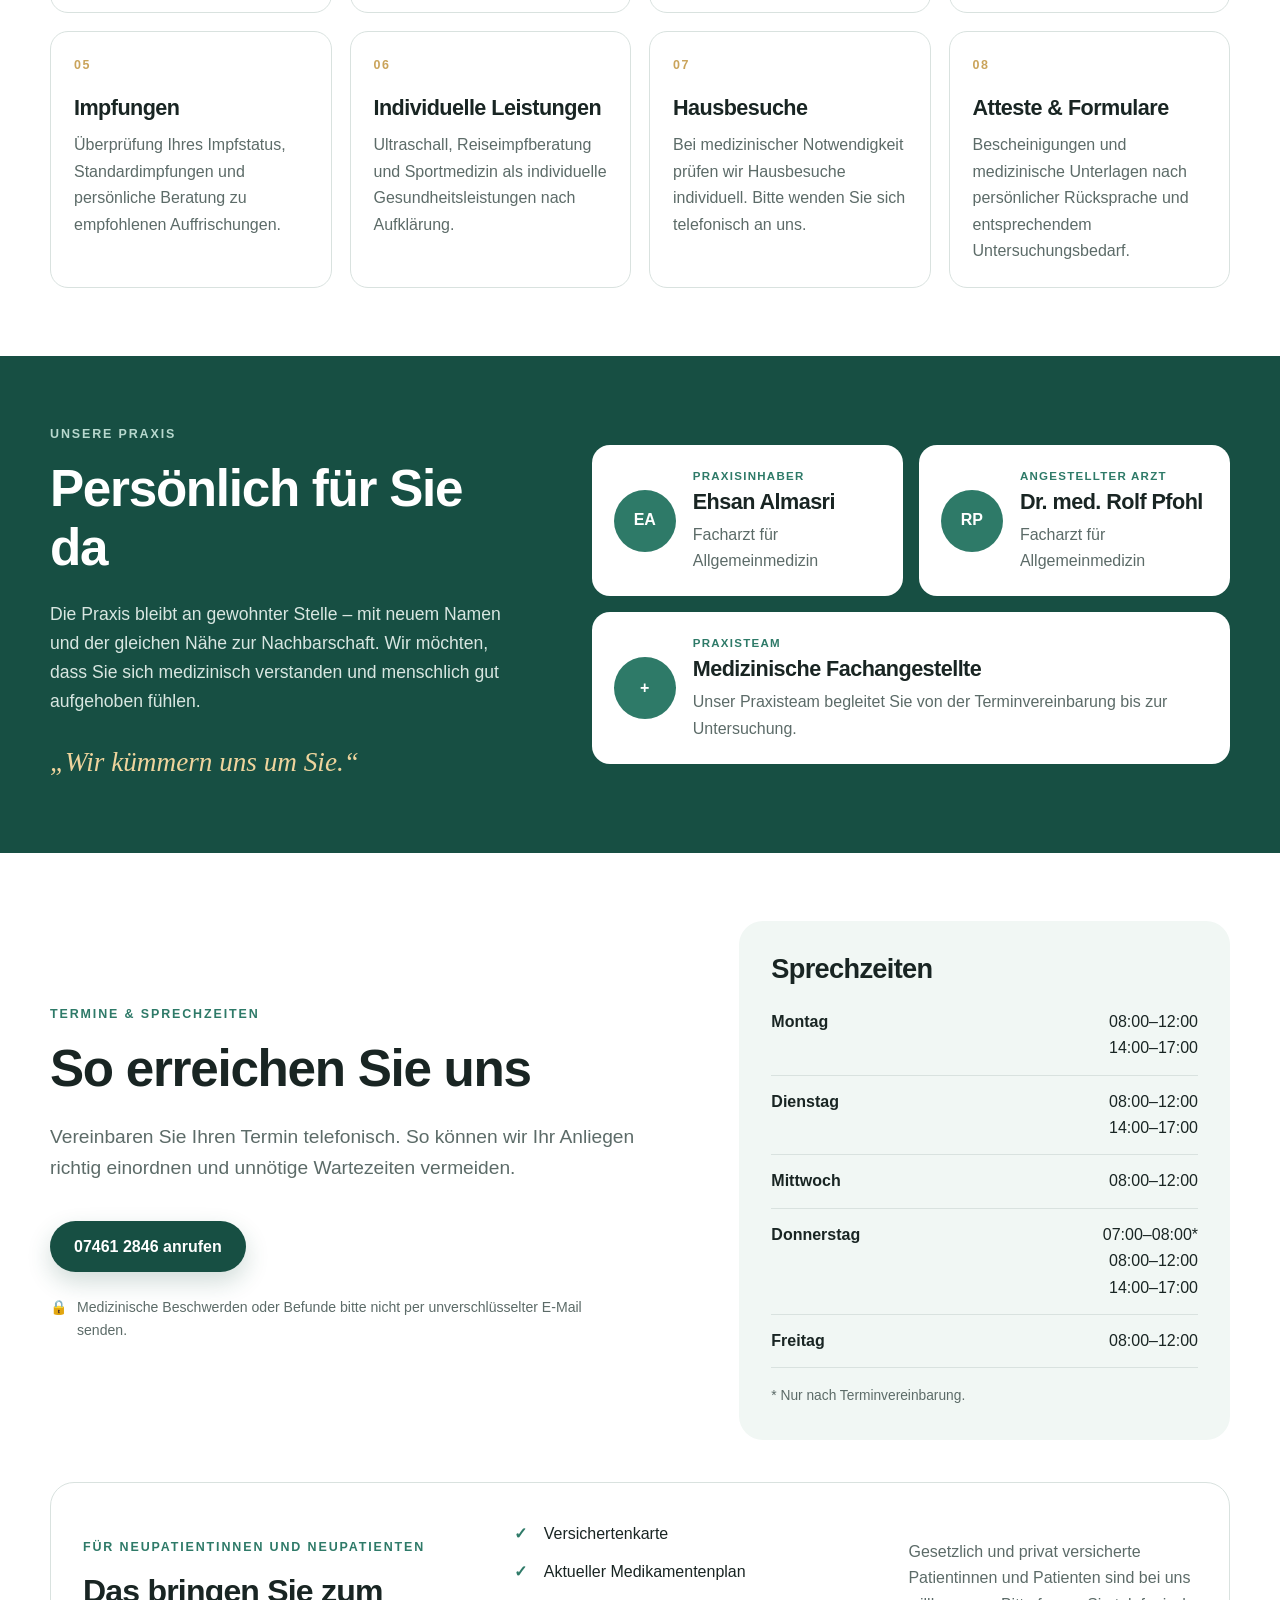
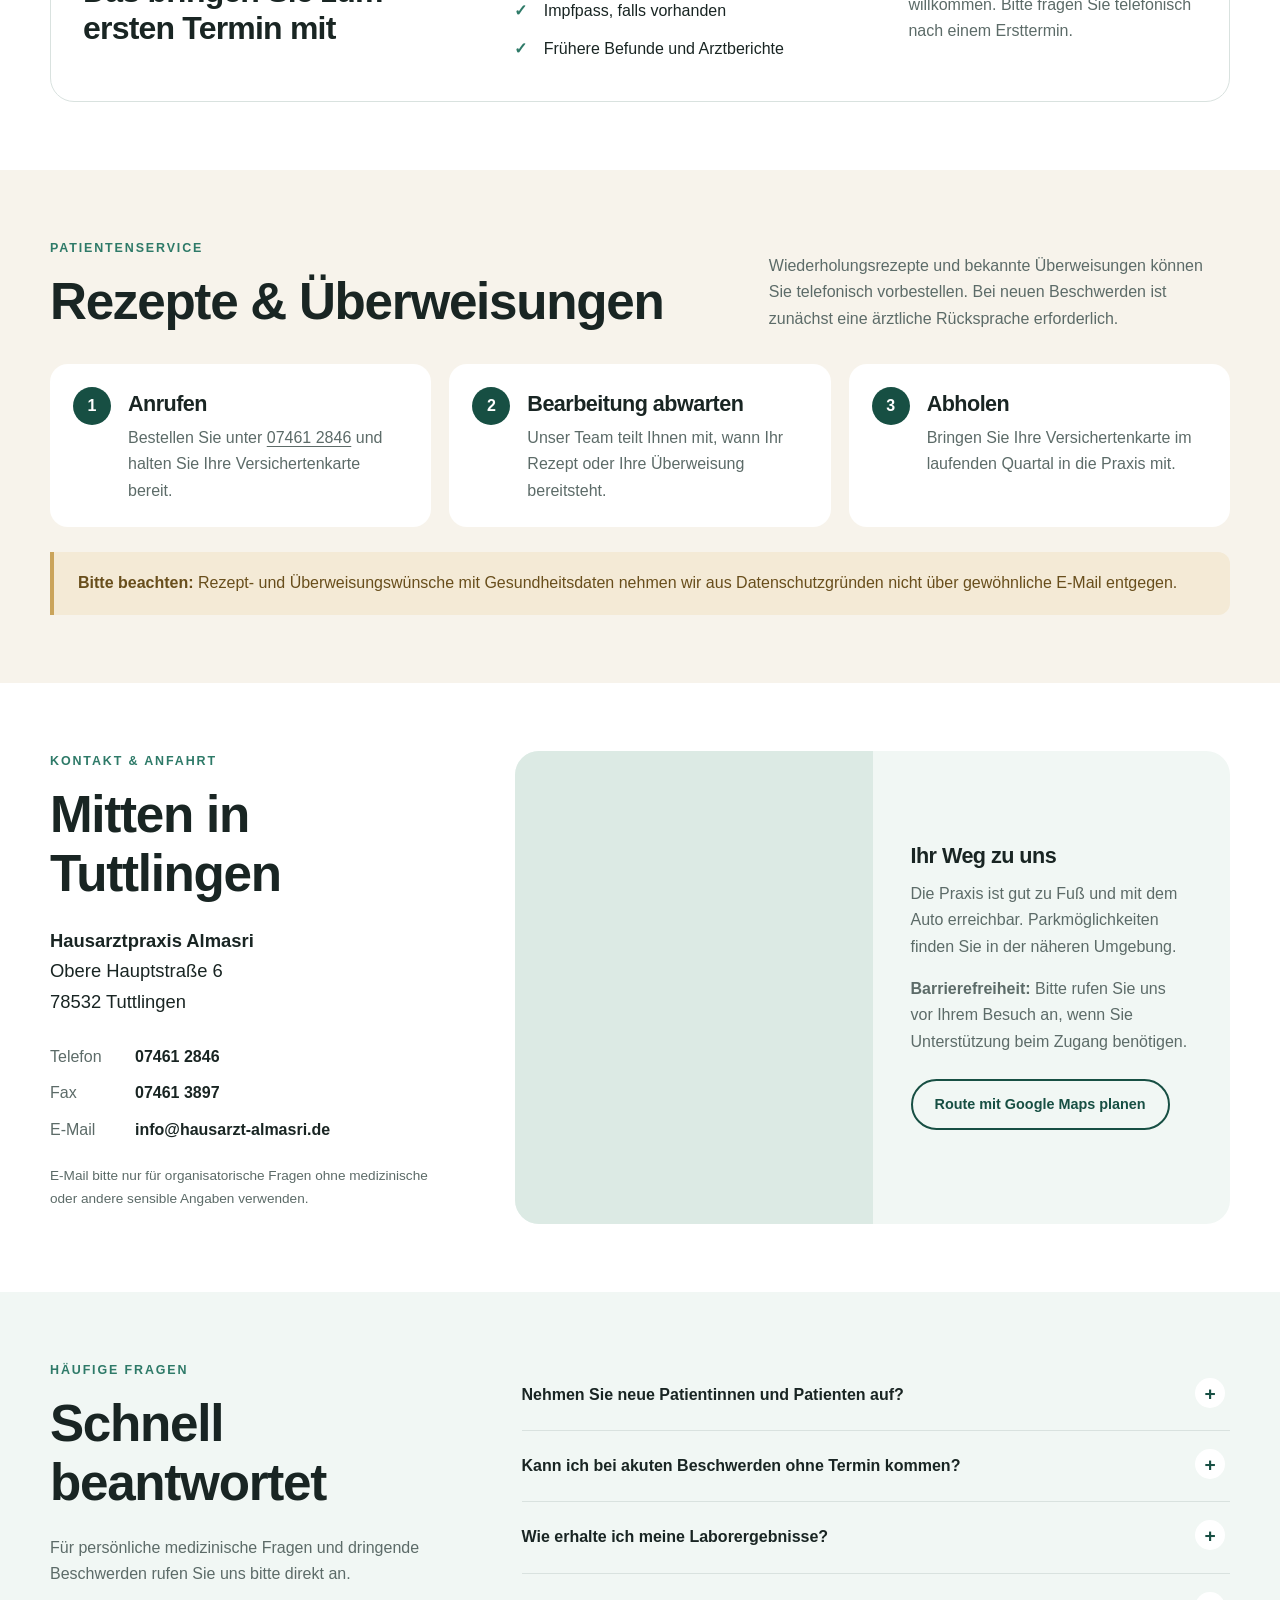
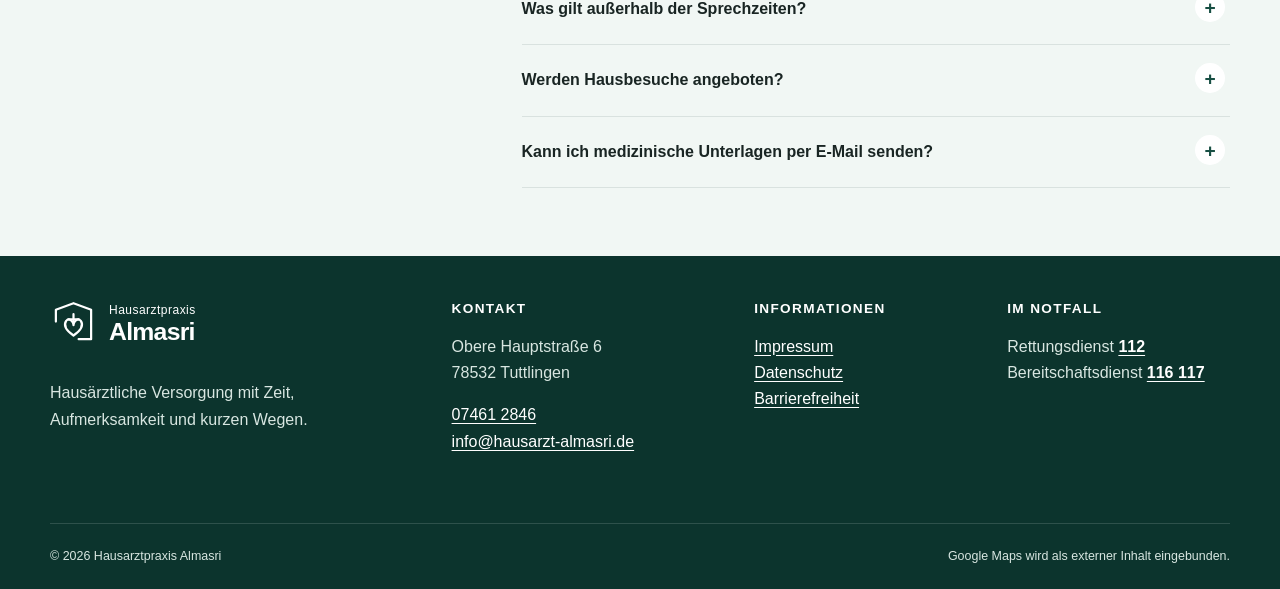
==== commit 2e884d1a: "vertical spacing change" ====
--- a/index.html
+++ b/index.html
@@ -294,17 +294,21 @@
           </div>
 
           <div class="route-card">
-            <div class="route-map" aria-hidden="true">
-              <span class="map-road road-a"></span>
-              <span class="map-road road-b"></span>
-              <span class="map-road road-c"></span>
-              <span class="map-pin">+</span>
+            <div class="map-embed">
+              <iframe
+                src="https://www.google.com/maps?q=Obere%20Hauptstra%C3%9Fe%206%2C%2078532%20Tuttlingen&amp;output=embed"
+                title="Google Maps: Hausarztpraxis Almasri, Obere Hauptstraße 6 in Tuttlingen"
+                loading="lazy"
+                referrerpolicy="no-referrer-when-downgrade"
+                allowfullscreen>
+              </iframe>
             </div>
             <div class="route-copy">
               <h3>Ihr Weg zu uns</h3>
               <p>Die Praxis ist gut zu Fuß und mit dem Auto erreichbar. Parkmöglichkeiten finden Sie in der näheren Umgebung.</p>
               <p><strong>Barrierefreiheit:</strong> Bitte rufen Sie uns vor Ihrem Besuch an, wenn Sie Unterstützung beim Zugang benötigen.</p>
-              <a class="button button-secondary" href="https://www.openstreetmap.org/search?query=Obere%20Hauptstra%C3%9Fe%206%2C%2078532%20Tuttlingen" target="_blank" rel="noopener noreferrer">Route auf OpenStreetMap planen <span class="sr-only">(öffnet in neuem Fenster)</span></a>
+              <!--<a class="button button-secondary" href="https://www.openstreetmap.org/search?query=Obere%20Hauptstra%C3%9Fe%206%2C%2078532%20Tuttlingen" target="_blank" rel="noopener noreferrer">Route auf OpenStreetMap planen <span class="sr-only">(öffnet in neuem Fenster)</span></a>-->
+              <a class="button button-secondary" href="https://www.google.com/maps/dir/?api=1&amp;destination=Obere%20Hauptstra%C3%9Fe%206%2C%2078532%20Tuttlingen" target="_blank" rel="noopener noreferrer">Route mit Google Maps planen <span class="sr-only">(öffnet in neuem Fenster)</span></a>
             </div>
           </div>
         </div>
@@ -377,8 +381,8 @@
         </div>
       </div>
       <div class="shell footer-bottom">
-        <span>© <span id="year">2026</span> Hausarztpraxis Almasri</span>
-        <span>Diese Website verwendet keine Analyse- oder Marketing-Cookies.</span>
+        <span>© <span id="year">2026</span> Hausarztpraxis Almasri</span>       
+        <span>Google Maps wird als externer Inhalt eingebunden.</span>
       </div>
     </footer>
 
--- a/styles.css
+++ b/styles.css
@@ -38,7 +38,7 @@
 h2 { margin-bottom: 22px; font-size: clamp(2.1rem, 4vw, 3.7rem); font-weight: 620; }
 h3 { margin-bottom: 12px; font-size: 1.35rem; }
 .shell { width: var(--shell); margin-inline: auto; }
-.section { padding: 110px 0; }
+.section { padding: 68px 0; }
 .section-soft { background: var(--green-50); }
 .section-sand { background: var(--sand); }
 .sr-only { position: absolute; width: 1px; height: 1px; padding: 0; overflow: hidden; clip: rect(0, 0, 0, 0); white-space: nowrap; border: 0; }
@@ -64,8 +64,8 @@
 .nav-toggle { display: none; width: 48px; height: 48px; padding: 12px; border: 0; color: var(--green-900); background: transparent; cursor: pointer; }
 .nav-toggle span:not(.sr-only) { display: block; height: 2px; margin: 5px 0; background: currentColor; transition: transform .2s, opacity .2s; }
 
-.hero { position: relative; min-height: 700px; overflow: hidden; background: linear-gradient(135deg, #f7fbf9 0%, #e7f1ed 100%); }
-.hero-grid { position: relative; z-index: 2; display: grid; min-height: 700px; grid-template-columns: 1.4fr .7fr; align-items: center; gap: 80px; padding-block: 86px 110px; }
+.hero { position: relative; min-height: 620px; overflow: hidden; background: linear-gradient(135deg, #f7fbf9 0%, #e7f1ed 100%); }
+.hero-grid { position: relative; z-index: 2; display: grid; min-height: 620px; grid-template-columns: 1.4fr .7fr; align-items: center; gap: 70px; padding-block: 64px 82px; }
 .hero-copy { max-width: 770px; }
 .eyebrow { margin-bottom: 15px; color: var(--green-700); font-size: .78rem; font-weight: 800; letter-spacing: .15em; text-transform: uppercase; }
 .hero-intro, .lead { max-width: 680px; color: var(--muted); font-size: 1.2rem; }
@@ -99,44 +99,44 @@
 
 .notice-grid { display: grid; grid-template-columns: 1fr 1.2fr 1.2fr; align-items: stretch; gap: 22px; }
 .notice-grid h2 { margin-bottom: 0; font-size: 2.4rem; }
-.notice-card { display: flex; gap: 17px; padding: 27px; background: white; border-radius: 18px; }
+.notice-card { display: flex; gap: 17px; padding: 22px; background: white; border-radius: 18px; }
 .notice-card h3 { margin-bottom: 7px; font-size: 1.1rem; }
 .notice-card p { margin: 0; color: var(--muted); font-size: .92rem; }
 .notice-icon { display: grid; width: 35px; height: 35px; flex: 0 0 auto; place-items: center; color: white; background: var(--green-700); border-radius: 50%; font-weight: 800; }
 
-.section-heading { display: grid; grid-template-columns: 1fr .7fr; align-items: end; gap: 70px; margin-bottom: 54px; }
+.section-heading { display: grid; grid-template-columns: 1fr .7fr; align-items: end; gap: 60px; margin-bottom: 32px; }
 .section-heading h2 { max-width: 700px; margin: 0; }
 .section-heading > p { margin: 0; color: var(--muted); }
 .service-grid { display: grid; grid-template-columns: repeat(4, 1fr); gap: 18px; }
-.service-card { min-height: 255px; padding: 30px 27px; border: 1px solid var(--line); border-radius: 18px; transition: transform .2s, border-color .2s, box-shadow .2s; }
+.service-card { min-height: 205px; padding: 23px; border: 1px solid var(--line); border-radius: 18px; transition: transform .2s, border-color .2s, box-shadow .2s; }
 .service-card:hover { transform: translateY(-5px); border-color: var(--green-700); box-shadow: 0 18px 40px rgba(12,52,45,.08); }
-.service-number { display: block; margin-bottom: 42px; color: var(--gold); font-size: .78rem; font-weight: 800; letter-spacing: .12em; }
+.service-number { display: block; margin-bottom: 20px; color: var(--gold); font-size: .78rem; font-weight: 800; letter-spacing: .12em; }
 .service-card p { margin: 0; color: var(--muted); }
 
 .section-green { color: white; background: var(--green-900); }
-.team-layout { display: grid; grid-template-columns: .85fr 1.15fr; align-items: center; gap: 90px; }
+.team-layout { display: grid; grid-template-columns: .85fr 1.15fr; align-items: center; gap: 70px; }
 .eyebrow-light { color: #b8d8ce; }
 .team-intro p:not(.eyebrow) { color: #d8e6e1; font-size: 1.1rem; }
-.team-intro blockquote { margin: 42px 0 0; color: #efd49d; font-family: Georgia, serif; font-size: 1.7rem; font-style: italic; }
+.team-intro blockquote { margin: 24px 0 0; color: #efd49d; font-family: Georgia, serif; font-size: 1.7rem; font-style: italic; }
 .team-cards { display: grid; grid-template-columns: 1fr 1fr; gap: 16px; }
-.person-card { display: flex; align-items: center; gap: 19px; min-height: 190px; padding: 28px; color: var(--ink); background: white; border-radius: 18px; }
+.person-card { display: flex; align-items: center; gap: 17px; min-height: 145px; padding: 22px; color: var(--ink); background: white; border-radius: 18px; }
 .person-card-wide { grid-column: 1 / -1; min-height: auto; }
 .person-avatar { display: grid; width: 62px; height: 62px; flex: 0 0 auto; place-items: center; color: white; background: var(--green-700); border-radius: 50%; font-weight: 800; }
 .person-card h3 { margin: 4px 0 7px; }
 .person-card p { margin: 0; color: var(--muted); }
 .person-role { color: var(--green-700) !important; font-size: .72rem; font-weight: 800; letter-spacing: .11em; text-transform: uppercase; }
 
-.appointment-grid { display: grid; grid-template-columns: 1fr .8fr; gap: 100px; align-items: center; }
+.appointment-grid { display: grid; grid-template-columns: 1fr .8fr; gap: 76px; align-items: center; }
 .appointment-grid .button { margin-top: 18px; }
 .privacy-hint { display: flex; max-width: 560px; gap: 9px; margin-top: 24px; color: var(--muted); font-size: .88rem; }
-.schedule-card { padding: 38px; background: var(--green-50); border-radius: var(--radius); }
+.schedule-card { padding: 32px; background: var(--green-50); border-radius: var(--radius); }
 .schedule-card h3 { font-size: 1.7rem; }
 .schedule-list { margin: 0; }
 .schedule-list > div { display: grid; grid-template-columns: 1fr 1fr; gap: 20px; padding: 13px 0; border-bottom: 1px solid var(--line); }
 .schedule-list dt { font-weight: 700; }
 .schedule-list dd { margin: 0; text-align: right; }
 .schedule-card > p { margin: 17px 0 0; color: var(--muted); font-size: .86rem; }
-.new-patient-card { display: grid; grid-template-columns: 1.1fr 1fr .8fr; gap: 50px; align-items: center; margin-top: 85px; padding: 45px; border: 1px solid var(--line); border-radius: var(--radius); }
+.new-patient-card { display: grid; grid-template-columns: 1.1fr 1fr .8fr; gap: 34px; align-items: center; margin-top: 42px; padding: 32px; border: 1px solid var(--line); border-radius: var(--radius); }
 .new-patient-card h2 { margin-bottom: 0; font-size: 2rem; }
 .new-patient-card > p { margin: 0; color: var(--muted); }
 .check-list { margin: 0; padding: 0; list-style: none; }
@@ -144,7 +144,7 @@
 .check-list li::before { position: absolute; left: 0; content: "✓"; color: var(--green-700); font-weight: 900; }
 
 .steps { display: grid; grid-template-columns: repeat(3, 1fr); gap: 18px; margin: 0; padding: 0; list-style: none; counter-reset: step; }
-.steps li { display: flex; gap: 19px; padding: 28px; background: white; border-radius: 18px; }
+.steps li { display: flex; gap: 17px; padding: 23px; background: white; border-radius: 18px; }
 .steps li > span { display: grid; width: 38px; height: 38px; flex: 0 0 auto; place-items: center; color: white; background: var(--green-900); border-radius: 50%; font-weight: 800; }
 .steps h3 { margin: 5px 0 8px; }
 .steps p { margin: 0; color: var(--muted); }
@@ -158,13 +158,8 @@
 .contact-links a:hover strong { color: var(--green-700); }
 .small-note { margin-top: 22px; color: var(--muted); font-size: .85rem; }
 .route-card { display: grid; overflow: hidden; grid-template-columns: 1fr 1fr; background: var(--green-50); border-radius: var(--radius); }
-.route-map { position: relative; min-height: 460px; overflow: hidden; background: #dfeae4; }
-.map-road { position: absolute; display: block; height: 18px; background: white; box-shadow: 0 0 0 2px #c5d6cf; }
-.road-a { width: 140%; left: -20%; top: 42%; transform: rotate(-25deg); }
-.road-b { width: 120%; left: 10%; top: 70%; transform: rotate(35deg); }
-.road-c { width: 100%; left: 15%; top: 18%; transform: rotate(75deg); }
-.map-pin { position: absolute; left: 52%; top: 45%; display: grid; width: 62px; height: 62px; place-items: center; color: white; background: var(--green-900); border: 7px solid white; border-radius: 50% 50% 50% 8px; box-shadow: 0 12px 28px rgba(12,52,45,.28); font-size: 1.6rem; font-weight: 700; transform: translate(-50%,-50%) rotate(-45deg); }
-.map-pin::first-letter { transform: rotate(45deg); }
+.map-embed { min-height: 460px; overflow: hidden; background: #dceae4; }
+.map-embed iframe { display: block; width: 100%; height: 100%; min-height: 460px; border: 0; }
 .route-copy { display: flex; flex-direction: column; justify-content: center; padding: 38px; }
 .route-copy p { color: var(--muted); }
 .route-copy .button { align-self: flex-start; margin-top: 8px; font-size: .9rem; }
@@ -178,7 +173,7 @@
 .faq-list details[open] summary::after { transform: rotate(45deg); }
 .faq-list details p { padding: 0 48px 22px 0; margin: 0; color: var(--muted); }
 
-.site-footer { padding: 70px 0 25px; color: #d8e6e1; background: var(--green-950); }
+.site-footer { padding: 45px 0 22px; color: #d8e6e1; background: var(--green-950); }
 .footer-grid { display: grid; grid-template-columns: 1.4fr 1fr .8fr .9fr; gap: 55px; }
 .brand-footer { color: white; }
 .footer-grid > div:first-child > p { max-width: 330px; margin-top: 24px; }
@@ -212,7 +207,8 @@
   .new-patient-card { grid-template-columns: 1fr 1fr; }
   .new-patient-card > p { grid-column: 1 / -1; }
   .route-card { grid-template-columns: 1fr; }
-  .route-map { min-height: 260px; }
+  /* .route-map { min-height: 260px; } */
+  .map-embed, .map-embed iframe { min-height: 360px; }
 }
 
 @media (max-width: 760px) {
@@ -232,7 +228,7 @@
   .nav-toggle[aria-expanded="true"] span:nth-of-type(1) { transform: translateY(7px) rotate(45deg); }
   .nav-toggle[aria-expanded="true"] span:nth-of-type(2) { opacity: 0; }
   .nav-toggle[aria-expanded="true"] span:nth-of-type(3) { transform: translateY(-7px) rotate(-45deg); }
-  .hero-grid { min-height: auto; grid-template-columns: 1fr; padding-block: 65px 100px; }
+  .hero-grid { min-height: auto; grid-template-columns: 1fr; padding-block: 45px 70px; }
   .hero { min-height: 0; }
   h1 { font-size: clamp(3rem, 14vw, 4.4rem); }
   .hours-card { padding: 26px; }
@@ -240,19 +236,21 @@
   .quick-grid { grid-template-columns: 1fr; }
   .quick-card + .quick-card { border-top: 1px solid var(--line); border-left: 0; }
   .quick-card { min-height: 91px; }
-  .section { padding: 75px 0; }
+  .section { padding: 46px 0; }
   .notice-grid, .section-heading, .team-layout, .appointment-grid, .contact-grid, .faq-layout, .new-patient-card { grid-template-columns: 1fr; gap: 30px; }
   .notice-grid > div:first-child, .new-patient-card > p { grid-column: auto; }
-  .section-heading { align-items: start; margin-bottom: 35px; }
+  .section-heading { align-items: start; margin-bottom: 28px; }
   .service-grid, .team-cards, .steps { grid-template-columns: 1fr; }
   .service-card { min-height: auto; }
-  .service-number { margin-bottom: 25px; }
+  .service-number { margin-bottom: 18px; }
   .person-card-wide { grid-column: auto; }
-  .new-patient-card { margin-top: 55px; padding: 28px; }
+  .new-patient-card { margin-top: 28px; padding: 24px; }
   .route-card { grid-template-columns: 1fr; }
+  .map-embed { min-height: 330px; }
+  .map-embed iframe { min-height: 330px; }
   .route-copy { padding: 28px; }
   .route-copy .button { width: 100%; }
-  .footer-grid { grid-template-columns: 1fr 1fr; }
+  .footer-grid { grid-template-columns: 1fr 1fr; gap: 38px}
   .footer-grid > div:first-child { grid-column: 1 / -1; }
   .footer-bottom { align-items: flex-start; flex-direction: column; }
   .mobile-actions { position: fixed; z-index: 90; right: 0; bottom: 0; left: 0; display: grid; grid-template-columns: repeat(3, 1fr); color: white; background: var(--green-950); box-shadow: 0 -8px 25px rgba(12,52,45,.18); }
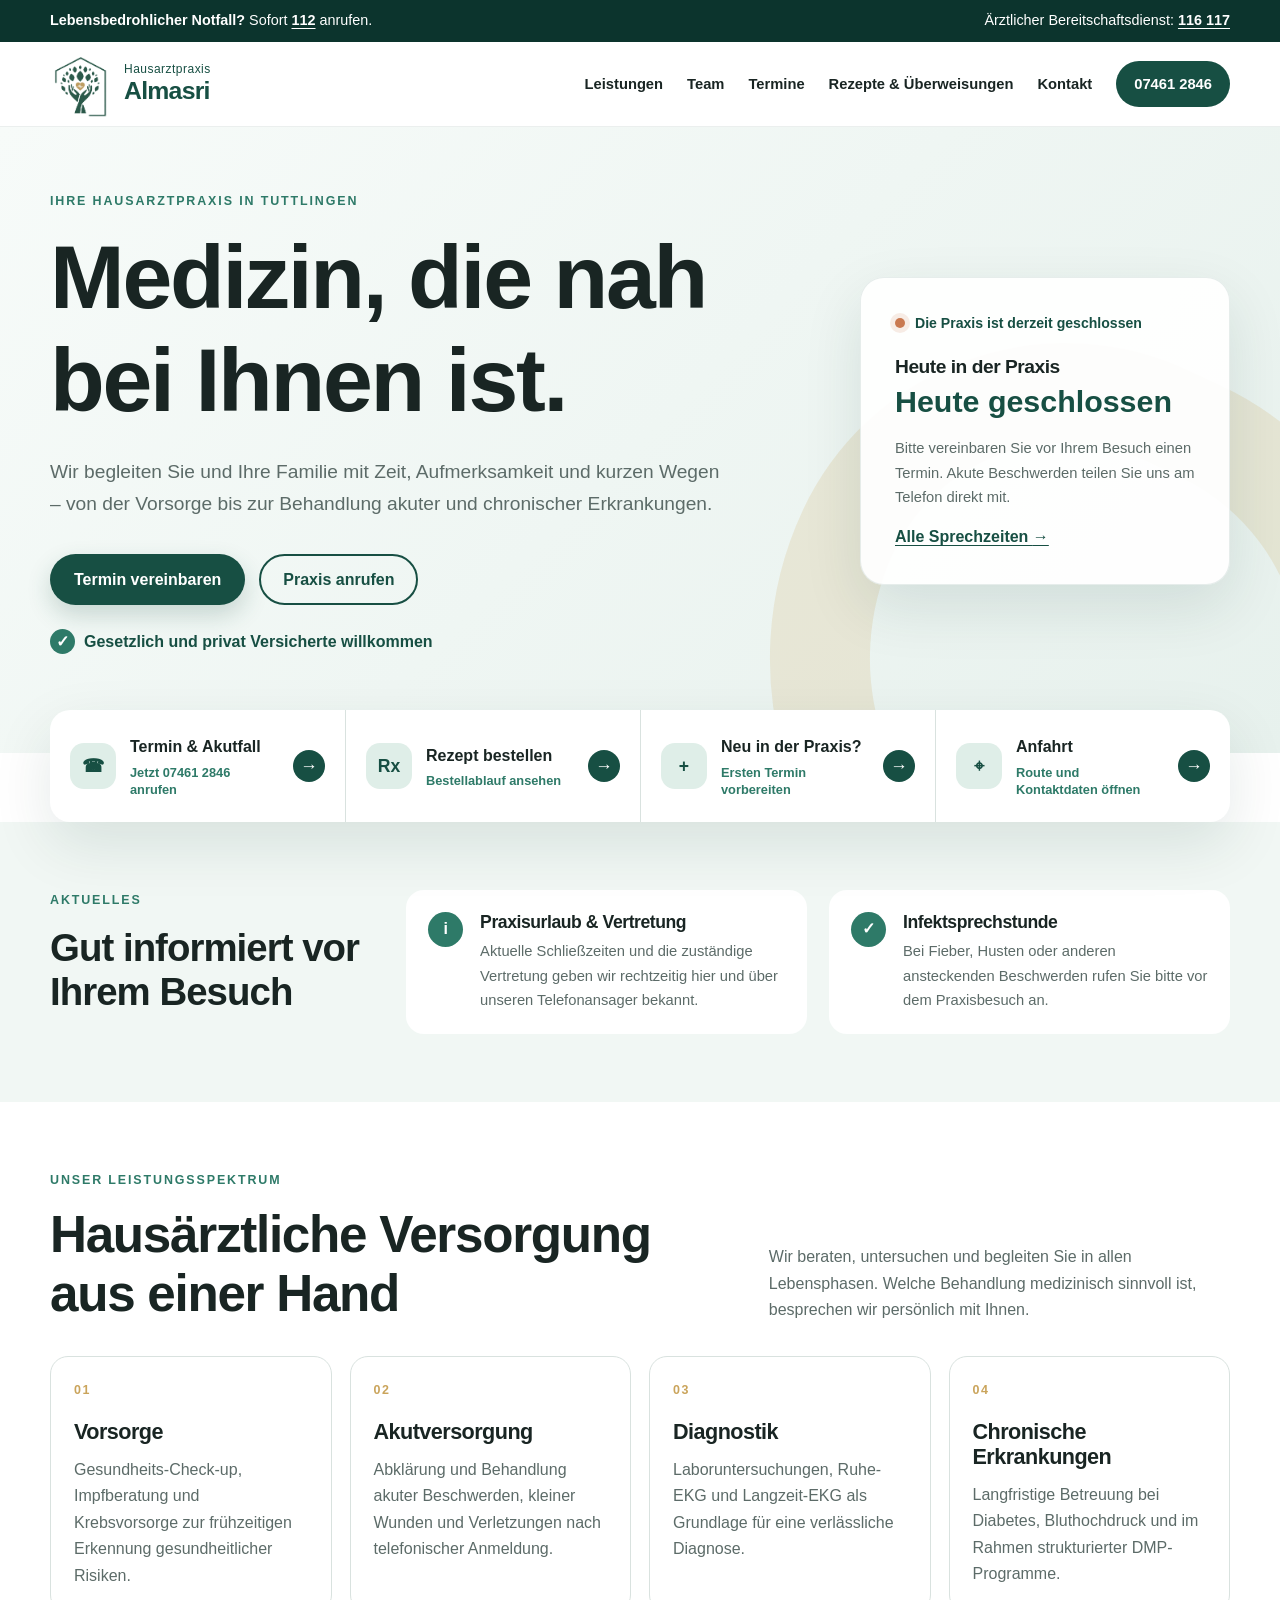
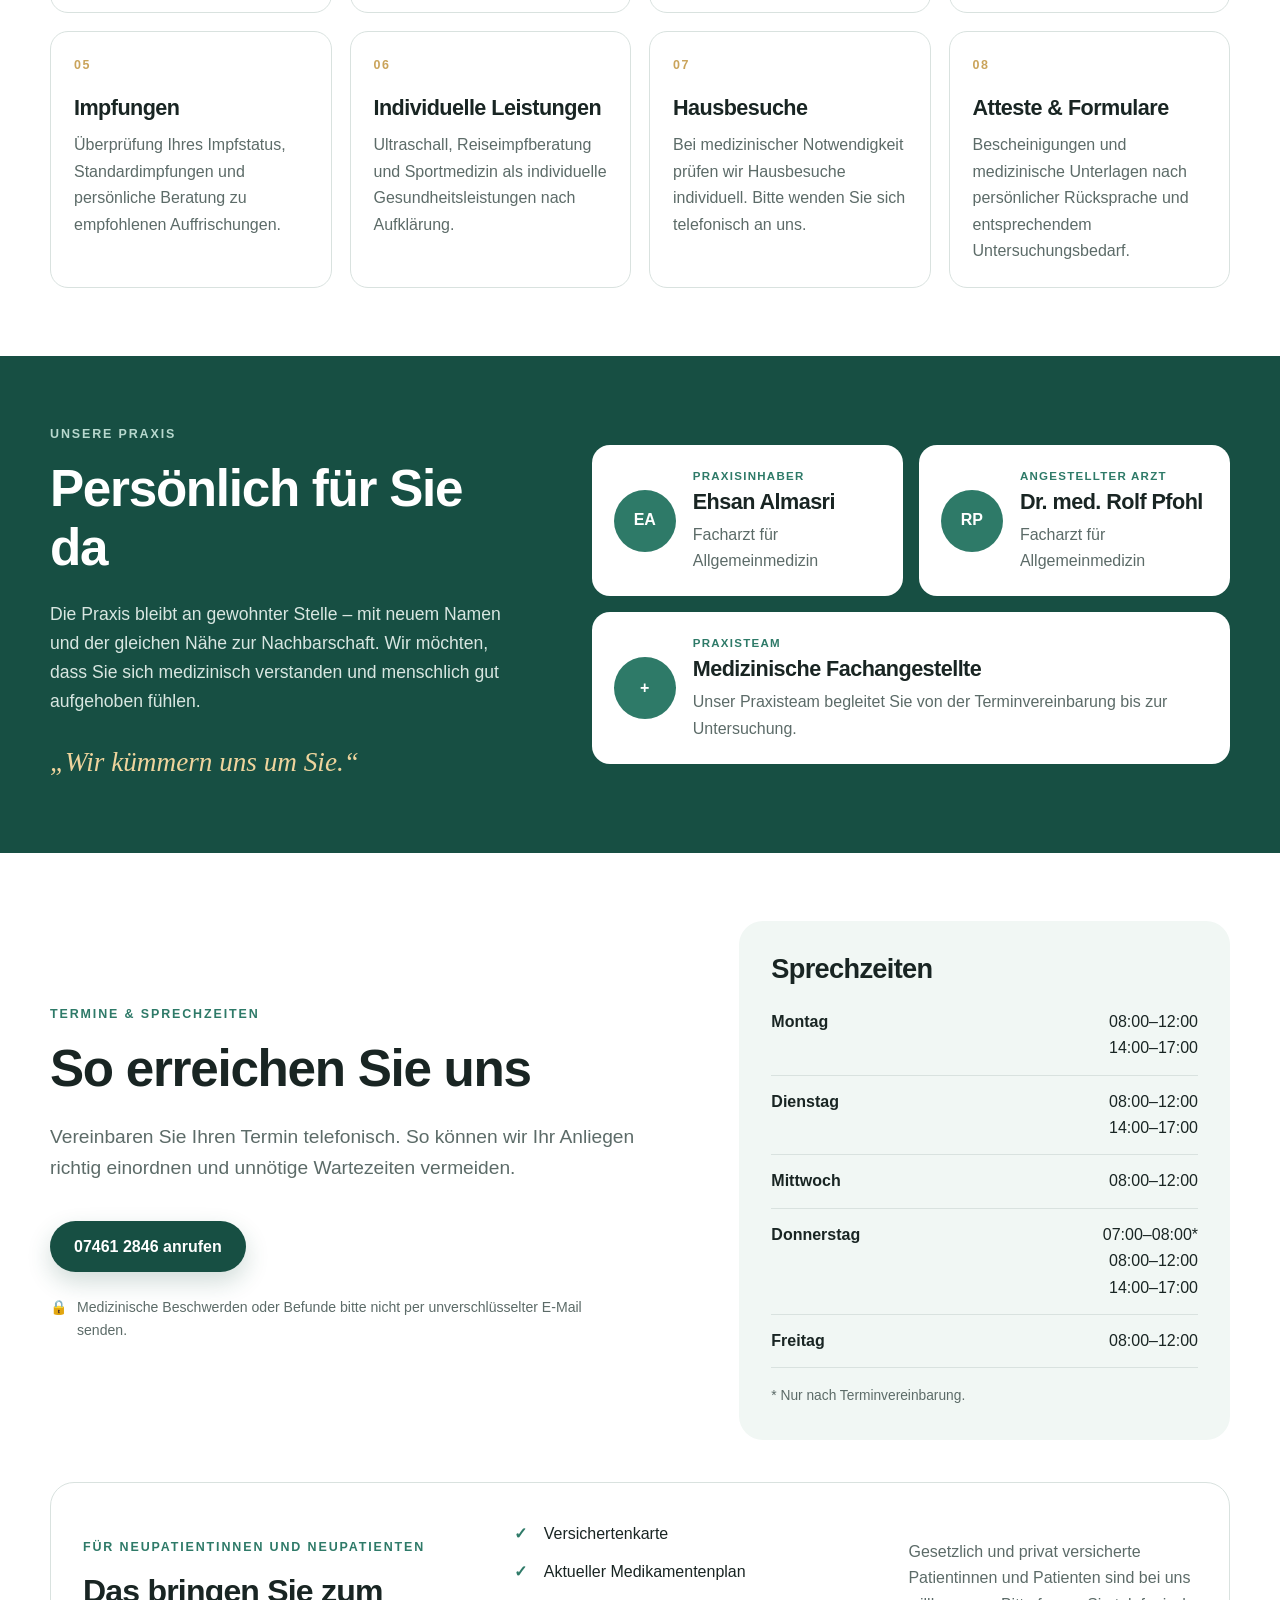
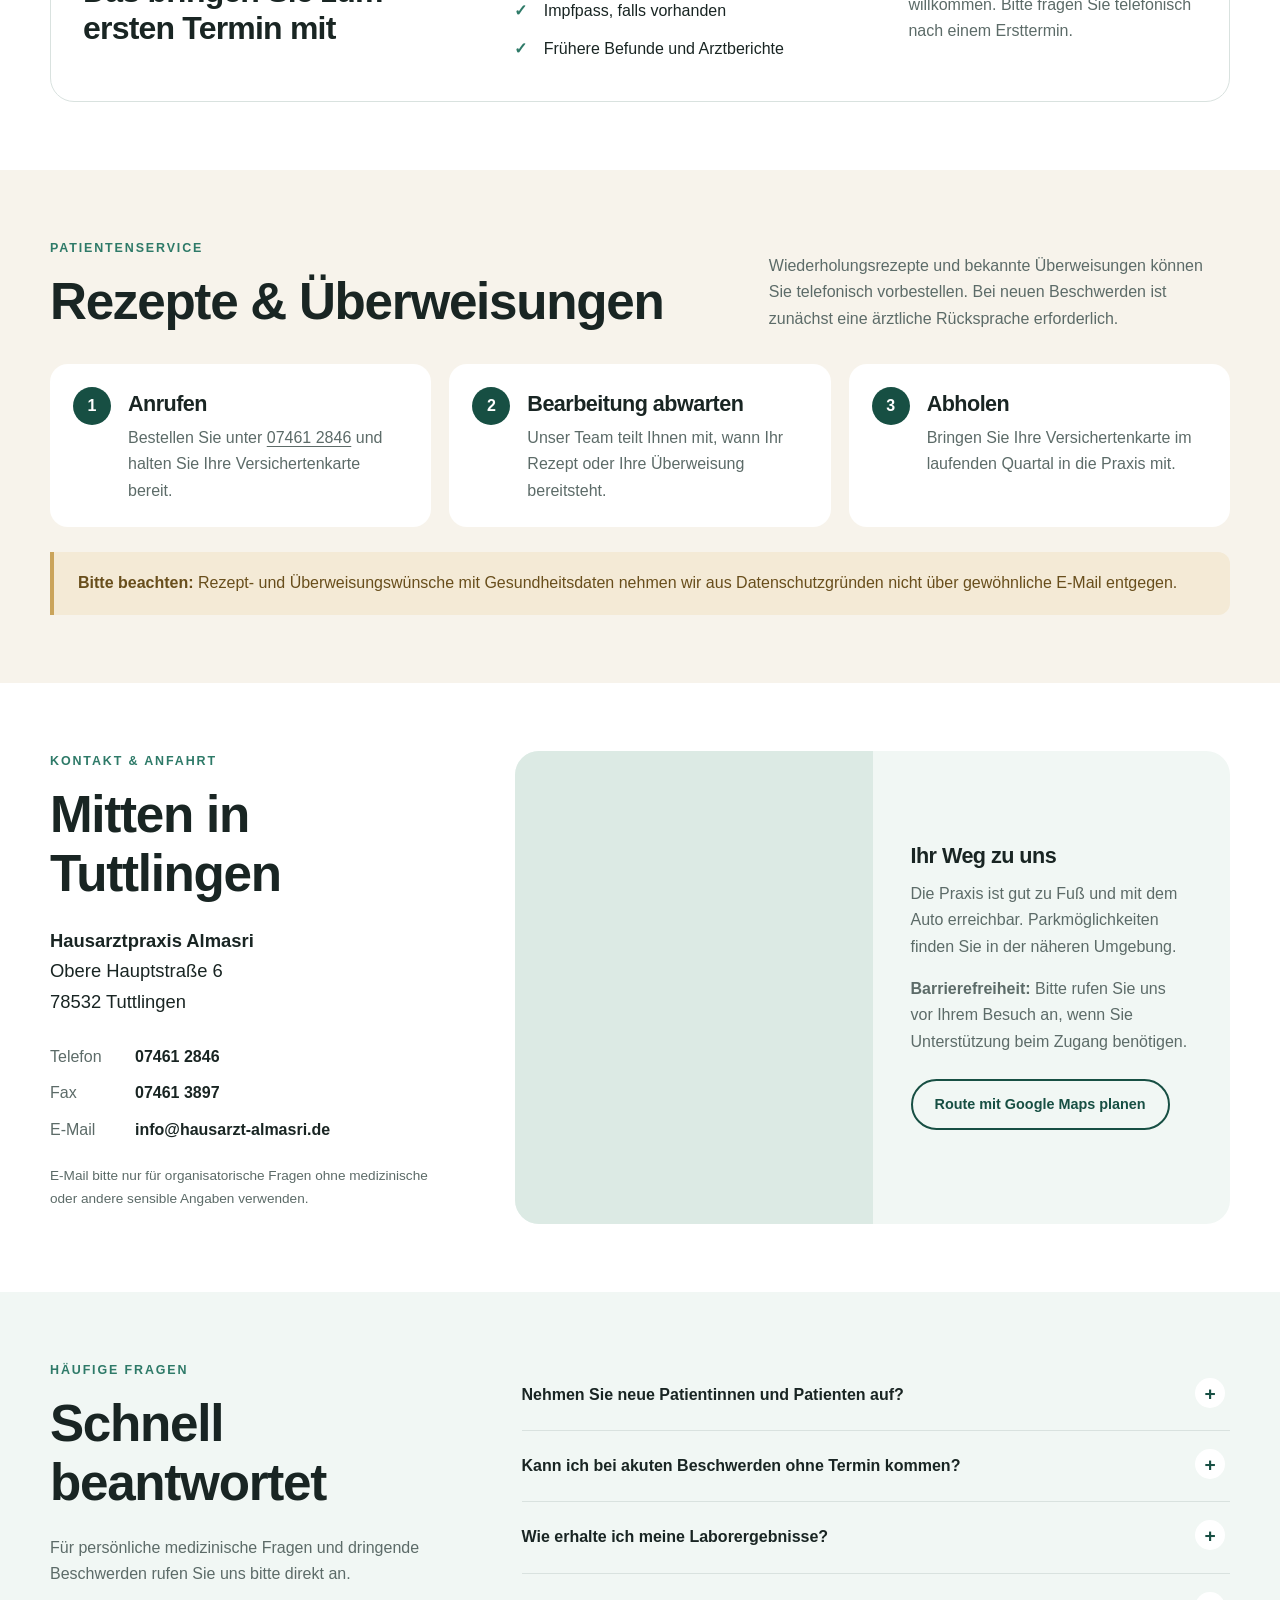
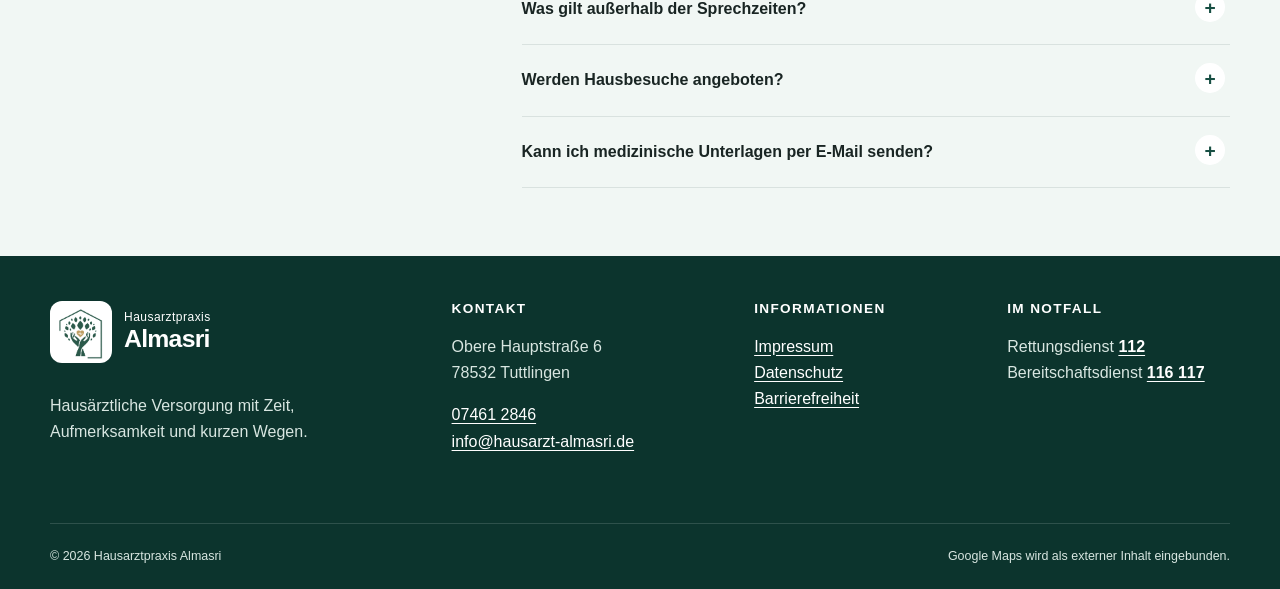
==== commit 0067a897: "minor redesign01, buttons, logo" ====
--- a/index.html
+++ b/index.html
@@ -6,7 +6,8 @@
     <meta name="description" content="Hausarztpraxis Almasri in Tuttlingen – hausärztliche Versorgung, Vorsorge, Impfungen, Diagnostik und Betreuung chronischer Erkrankungen.">
     <meta name="theme-color" content="#174f43">
     <title>Hausarztpraxis Almasri | Tuttlingen</title>
-    <link rel="icon" href="favicon.svg" type="image/svg+xml">
+    <link rel="icon" href="img/logo.png" type="image/png">
+    <link rel="apple-touch-icon" href="img/logo.png">
     <link rel="stylesheet" href="styles.css">
     <script src="script.js" defer></script>
   </head>
@@ -23,13 +24,7 @@
     <header class="site-header">
       <div class="shell header-inner">
         <a class="brand" href="#start" aria-label="Hausarztpraxis Almasri – Startseite">
-          <span class="brand-mark" aria-hidden="true">
-            <svg viewBox="0 0 64 64" role="img">
-              <path d="M8 28V12l24-9 24 9v40H39"/>
-              <path d="M32 47c-10-7-14-14-10-20 4-5 8 0 10 4 2-4 6-9 10-4 4 6 0 13-10 20Z"/>
-              <path d="M32 18v15M25 25h14"/>
-            </svg>
-          </span>
+          <span class="brand-mark" aria-hidden="true"><img src="img/logo.png" alt=""></span>
           <span class="brand-copy"><small>Hausarztpraxis</small><strong>Almasri</strong></span>
         </a>
 
@@ -81,19 +76,27 @@
         <div class="shell quick-grid">
           <a href="tel:+4974612846" class="quick-card">
             <span class="quick-icon" aria-hidden="true">☎</span>
-            <span><strong>Termin &amp; Akutfall</strong><small>07461 2846</small></span>
+            <!--<span><strong>Termin &amp; Akutfall</strong><small>07461 2846</small></span>-->
+            <span class="quick-copy"><strong>Termin &amp; Akutfall</strong><small>Jetzt 07461 2846 anrufen</small></span>
+            <span class="quick-arrow" aria-hidden="true">→</span>          
           </a>
           <a href="#service" class="quick-card">
             <span class="quick-icon" aria-hidden="true">Rx</span>
-            <span><strong>Rezept bestellen</strong><small>Ablauf ansehen</small></span>
+            <!--<span><strong>Rezept bestellen</strong><small>Ablauf ansehen</small></span>-->
+            <span class="quick-copy"><strong>Rezept bestellen</strong><small>Bestellablauf ansehen</small></span>
+            <span class="quick-arrow" aria-hidden="true">→</span>          
           </a>
           <a href="#neupatienten" class="quick-card">
             <span class="quick-icon" aria-hidden="true">+</span>
-            <span><strong>Neu in der Praxis?</strong><small>Gut vorbereitet starten</small></span>
+            <!--<span><strong>Neu in der Praxis?</strong><small>Gut vorbereitet starten</small></span>-->
+            <span class="quick-copy"><strong>Neu in der Praxis?</strong><small>Ersten Termin vorbereiten</small></span>
+            <span class="quick-arrow" aria-hidden="true">→</span>
           </a>
           <a href="#kontakt" class="quick-card">
             <span class="quick-icon" aria-hidden="true">⌖</span>
-            <span><strong>Anfahrt</strong><small>Obere Hauptstraße 6</small></span>
+            <!--<span><strong>Anfahrt</strong><small>Obere Hauptstraße 6</small></span>-->
+            <span class="quick-copy"><strong>Anfahrt</strong><small>Route und Kontaktdaten öffnen</small></span>
+            <span class="quick-arrow" aria-hidden="true">→</span>
           </a>
         </div>
       </section>
@@ -356,7 +359,7 @@
         <div>
           <a class="brand brand-footer" href="#start">
             <span class="brand-mark" aria-hidden="true">
-              <svg viewBox="0 0 64 64"><path d="M8 28V12l24-9 24 9v40H39"/><path d="M32 47c-10-7-14-14-10-20 4-5 8 0 10 4 2-4 6-9 10-4 4 6 0 13-10 20Z"/><path d="M32 18v15M25 25h14"/></svg>
+              <img src="img/logo.png" alt="">
             </span>
             <span class="brand-copy"><small>Hausarztpraxis</small><strong>Almasri</strong></span>
           </a>
--- a/styles.css
+++ b/styles.css
@@ -19,6 +19,7 @@
 
 * { box-sizing: border-box; }
 html { scroll-behavior: smooth; scroll-padding-top: 112px; }
+html.is-scripted-scrolling { scroll-behavior: auto; }
 body {
   margin: 0;
   color: var(--ink);
@@ -52,8 +53,8 @@
 .site-header { position: sticky; z-index: 100; top: 0; border-bottom: 1px solid rgba(12, 52, 45, .08); background: rgba(255, 255, 255, .94); backdrop-filter: blur(16px); }
 .header-inner { display: flex; min-height: 84px; align-items: center; justify-content: space-between; gap: 28px; }
 .brand { display: inline-flex; align-items: center; gap: 12px; color: var(--green-900); text-decoration: none; }
-.brand-mark { width: 47px; height: 47px; }
-.brand-mark svg { width: 100%; height: 100%; fill: none; stroke: currentColor; stroke-linecap: round; stroke-linejoin: round; stroke-width: 3; }
+.brand-mark { display: grid; width: 62px; height: 62px; flex: 0 0 auto; place-items: center; }
+.brand-mark img { width: 100%; height: 100%; object-fit: contain; }
 .brand-copy { display: flex; flex-direction: column; line-height: 1; }
 .brand-copy small { margin-bottom: 4px; font-size: .75rem; letter-spacing: .04em; }
 .brand-copy strong { font-size: 1.55rem; letter-spacing: -.03em; }
@@ -90,12 +91,42 @@
 
 .quick-actions { position: relative; z-index: 3; margin-top: -43px; }
 .quick-grid { display: grid; grid-template-columns: repeat(4, 1fr); background: white; border-radius: 20px; box-shadow: var(--shadow); }
-.quick-card { display: flex; min-height: 112px; align-items: center; gap: 16px; padding: 22px 24px; text-decoration: none; }
+.quick-card { display: flex; min-height: 112px; align-items: center; gap: 14px; padding: 22px 20px; text-decoration: none; cursor: pointer; transition: color .2s, background .2s, box-shadow .2s, transform .2s; }
 .quick-card + .quick-card { border-left: 1px solid var(--line); }
-.quick-card:hover { background: var(--green-50); }
+.quick-card:hover { color: var(--green-900); background: var(--green-50); box-shadow: inset 0 -3px 0 var(--green-700); transform: translateY(-3px); }
+.quick-card:active { transform: translateY(0) scale(.985); }
 .quick-card strong, .quick-card small { display: block; }
-.quick-card small { margin-top: 2px; color: var(--muted); }
+.quick-copy { min-width: 0; }
+.quick-card small { margin-top: 3px; color: var(--green-700); font-size: .8rem; font-weight: 650; line-height: 1.35; }
 .quick-icon { display: grid; width: 46px; height: 46px; flex: 0 0 auto; place-items: center; color: var(--green-900); background: var(--green-100); border-radius: 14px; font-size: 1.1rem; font-weight: 800; }
+.quick-arrow { display: grid; width: 32px; height: 32px; flex: 0 0 auto; margin-left: auto; place-items: center; color: white; background: var(--green-900); border-radius: 50%; font-size: 1.1rem; font-weight: 800; transition: transform .2s, background .2s; }
+.quick-card:hover .quick-arrow { background: var(--green-700); transform: translateX(3px); }
+
+.travel-progress { position: fixed; z-index: 1200; top: 0; right: 0; left: 0; height: 4px; pointer-events: none; background: var(--gold); opacity: 0; transform: scaleX(0); transform-origin: left center; transition: opacity .2s; }
+.travel-progress.is-active { opacity: 1; }
+.is-activating { transform-origin: center; animation: control-activation .28s ease-out; }
+.text-link.is-activating { transform-origin: left center; }
+.destination-arrival { animation: destination-arrival .9s cubic-bezier(.2, .8, .2, 1); }
+.section-green .destination-arrival { animation-name: destination-arrival-light; }
+.action-toast { position: fixed; z-index: 1100; left: 50%; bottom: 24px; max-width: calc(100% - 32px); padding: 12px 18px; color: white; background: var(--green-950); border: 1px solid rgba(255,255,255,.2); border-radius: 999px; box-shadow: 0 14px 35px rgba(12,52,45,.28); opacity: 0; pointer-events: none; transform: translate(-50%, 14px) scale(.96); transition: opacity .2s, transform .25s; font-size: .9rem; font-weight: 700; text-align: center; }
+.action-toast.is-visible { opacity: 1; transform: translate(-50%, 0) scale(1); }
+
+@keyframes control-activation {
+  0%, 100% { filter: brightness(1); transform: scale(1); }
+  45% { filter: brightness(.94); transform: scale(.965); }
+}
+
+@keyframes destination-arrival {
+  0% { color: var(--green-700); opacity: .45; text-shadow: 0 0 0 rgba(46,122,104,0); transform: translateY(13px); }
+  45% { color: var(--green-700); opacity: 1; text-shadow: 0 0 30px rgba(46,122,104,.32); transform: translateY(0); }
+  100% { color: inherit; opacity: 1; text-shadow: none; transform: translateY(0); }
+}
+
+@keyframes destination-arrival-light {
+  0% { color: #efd49d; opacity: .45; text-shadow: 0 0 0 rgba(239,212,157,0); transform: translateY(13px); }
+  45% { color: #efd49d; opacity: 1; text-shadow: 0 0 30px rgba(239,212,157,.32); transform: translateY(0); }
+  100% { color: inherit; opacity: 1; text-shadow: none; transform: translateY(0); }
+}
 
 .notice-grid { display: grid; grid-template-columns: 1fr 1.2fr 1.2fr; align-items: stretch; gap: 22px; }
 .notice-grid h2 { margin-bottom: 0; font-size: 2.4rem; }
@@ -176,6 +207,7 @@
 .site-footer { padding: 45px 0 22px; color: #d8e6e1; background: var(--green-950); }
 .footer-grid { display: grid; grid-template-columns: 1.4fr 1fr .8fr .9fr; gap: 55px; }
 .brand-footer { color: white; }
+.brand-footer .brand-mark { padding: 5px; background: white; border-radius: 12px; }
 .footer-grid > div:first-child > p { max-width: 330px; margin-top: 24px; }
 .footer-grid h2 { margin-bottom: 17px; color: white; font-size: .85rem; letter-spacing: .1em; text-transform: uppercase; }
 .footer-grid ul { margin: 0; padding: 0; list-style: none; }
@@ -218,7 +250,7 @@
   .emergency-inner { justify-content: center; padding-block: 7px; text-align: center; }
   .emergency-inner span:nth-child(2) { display: none; }
   .header-inner { min-height: 70px; }
-  .brand-mark { width: 39px; height: 39px; }
+  .brand-mark { width: 48px; height: 48px; }
   .brand-copy strong { font-size: 1.25rem; }
   .nav-toggle { display: block; }
   .main-nav { position: fixed; inset: 105px 0 auto; display: none; max-height: calc(100vh - 105px); align-items: stretch; flex-direction: column; gap: 0; overflow-y: auto; padding: 15px; background: white; box-shadow: 0 30px 50px rgba(12,52,45,.17); }
@@ -256,6 +288,7 @@
   .mobile-actions { position: fixed; z-index: 90; right: 0; bottom: 0; left: 0; display: grid; grid-template-columns: repeat(3, 1fr); color: white; background: var(--green-950); box-shadow: 0 -8px 25px rgba(12,52,45,.18); }
   .mobile-actions a { padding: 17px 8px; text-align: center; text-decoration: none; font-size: .85rem; font-weight: 750; }
   .mobile-actions a + a { border-left: 1px solid rgba(255,255,255,.15); }
+  .action-toast { bottom: 78px; }
 }
 
 @media (max-width: 480px) {
